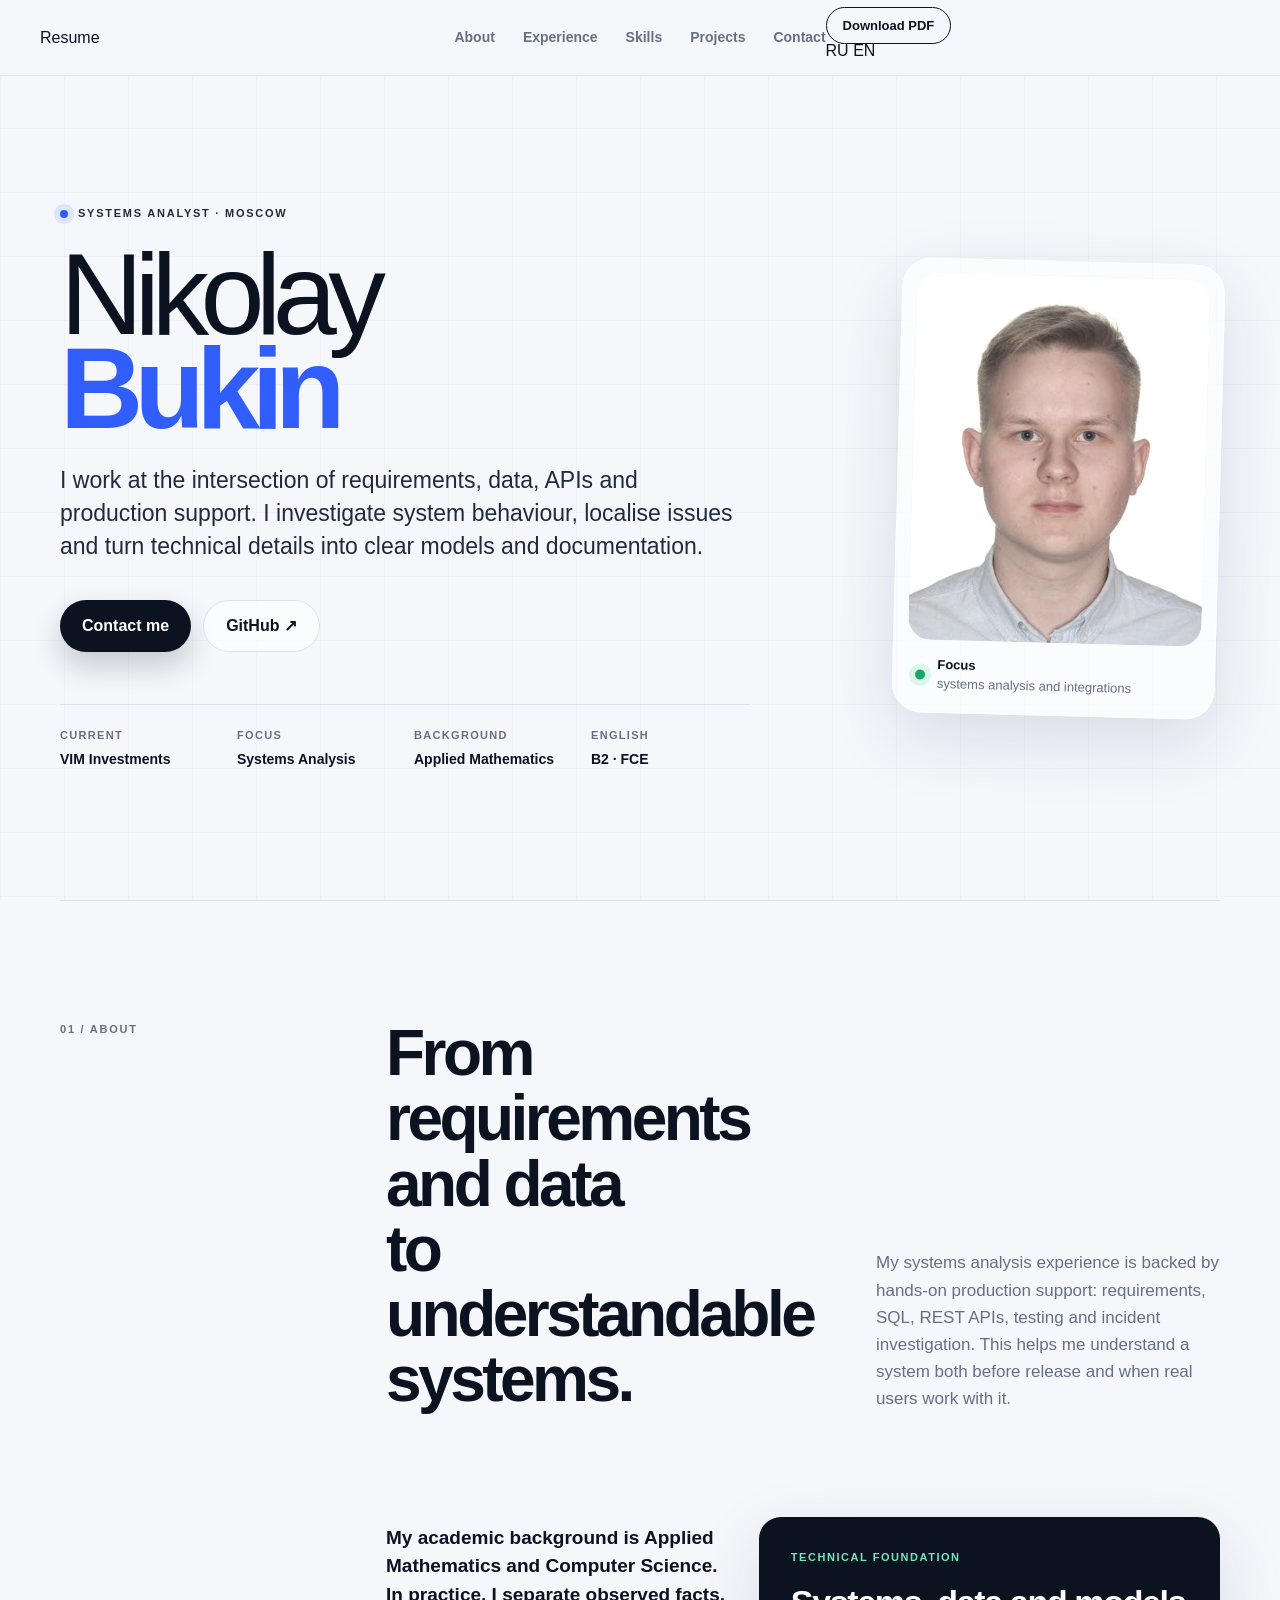
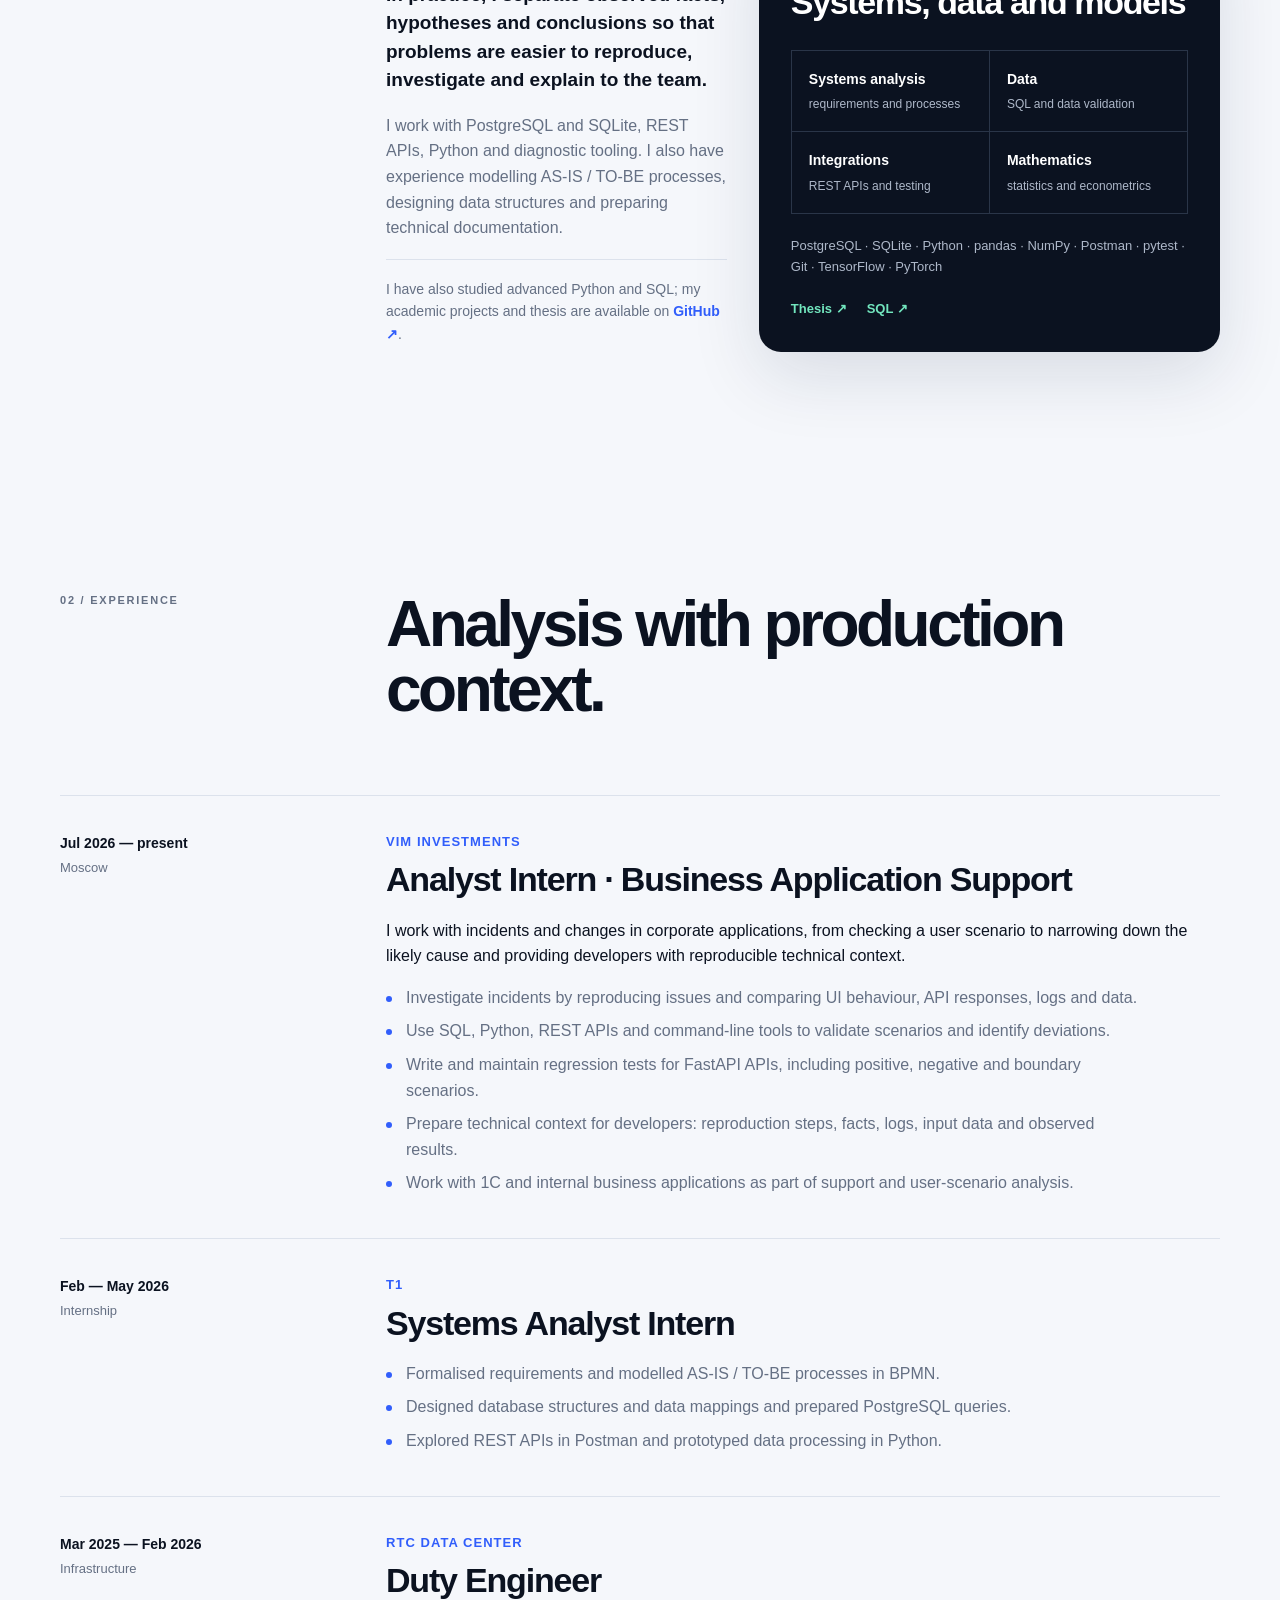
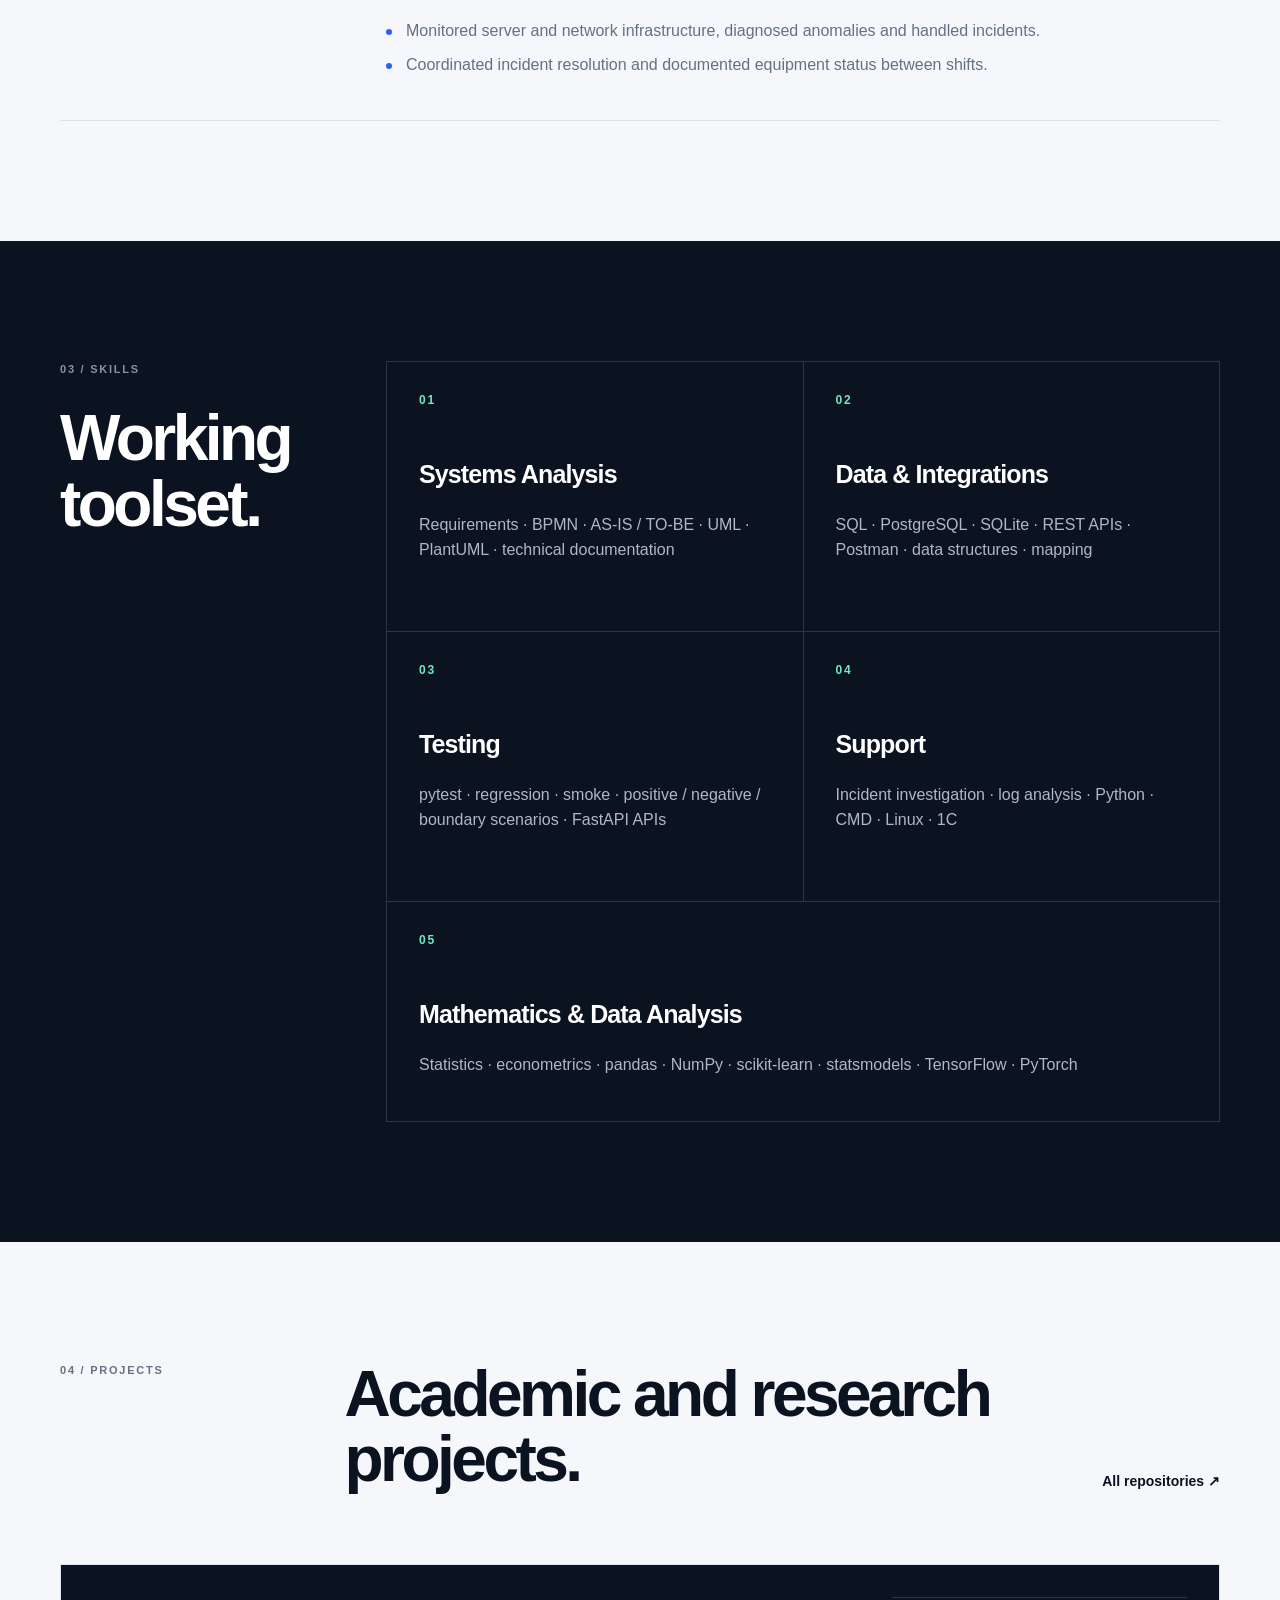
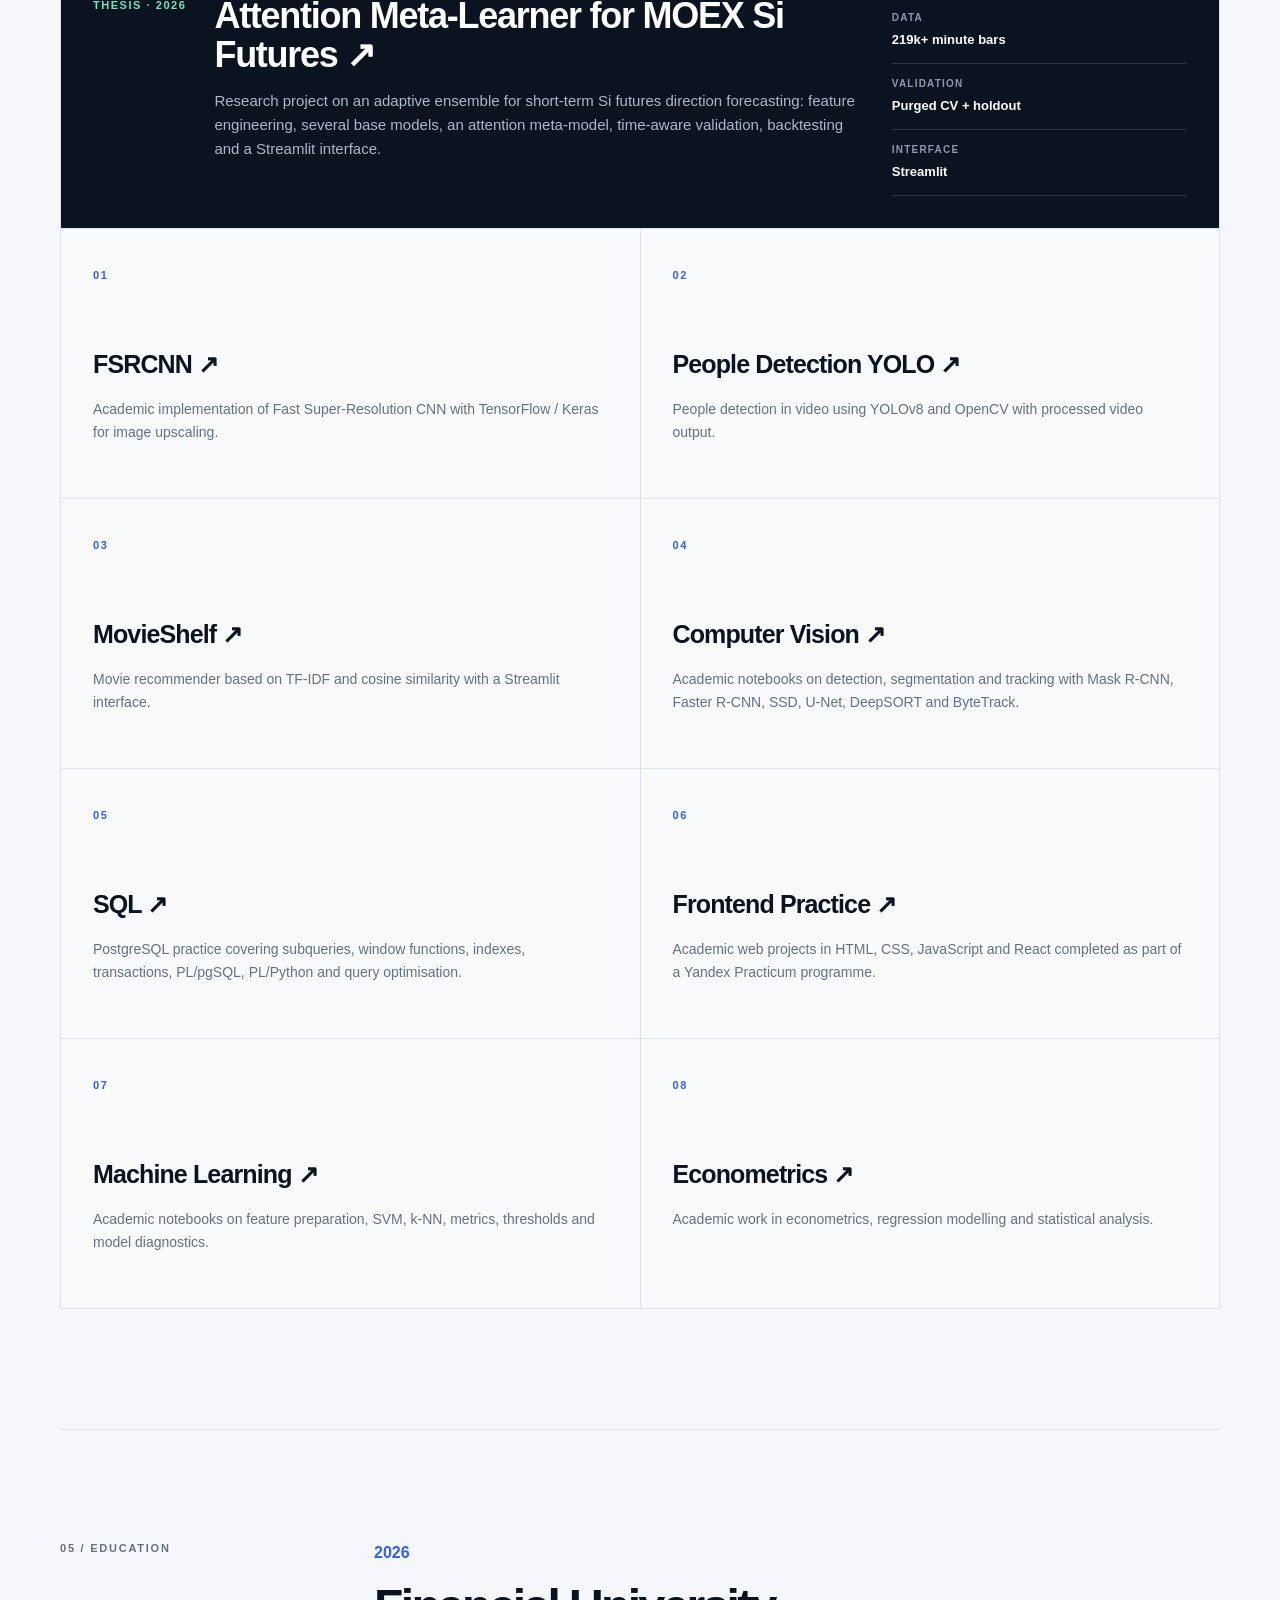
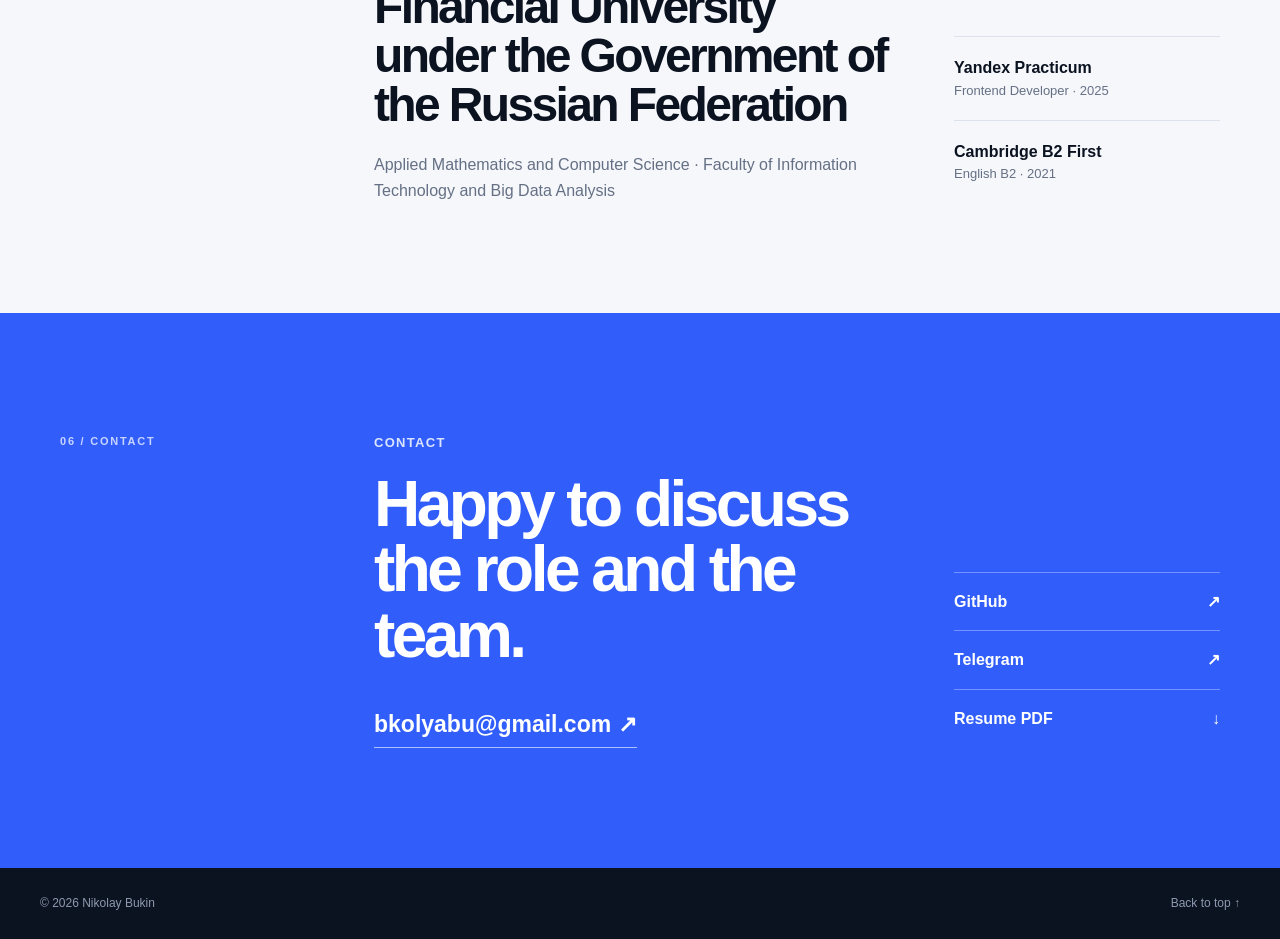
==== en.html @ a5222d01 "Add English portfolio page" ====
<!doctype html>
<html lang="en">
<head>
  <meta charset="utf-8">
  <meta name="viewport" content="width=device-width, initial-scale=1">
  <meta name="description" content="Nikolay Bukin — systems analyst working with requirements, SQL, REST APIs, Python, testing and business application support.">
  <meta name="theme-color" content="#0b1220">
  <title>Nikolay Bukin — Systems Analyst</title>
  <link rel="stylesheet" href="assets/styles/portfolio-2026-v2.css">
  <link rel="icon" type="image/png" sizes="32x32" href="assets/img/favicon_io/favicon-32x32.png">
</head>
<body>
  <a class="skip-link" href="#main">Skip to content</a>

  <header class="site-header">
    <a class="brand-word" href="#top" aria-label="Home">Resume</a>

    <nav class="site-nav" aria-label="Main navigation">
      <a href="#about">About</a>
      <a href="#experience">Experience</a>
      <a href="#skills">Skills</a>
      <a href="#projects">Projects</a>
      <a href="#contact">Contact</a>
    </nav>

    <div class="header-actions">
      <a class="header-cta" href="assets/docs/Nikolay-Bukin-CV-EN.pdf" download>Download PDF</a>
      <div class="language-switch" aria-label="Language">
        <a href="index.html">RU</a>
        <span class="is-active" aria-current="page">EN</span>
      </div>
    </div>
  </header>

  <main id="main">
    <section class="hero section-shell" id="top">
      <div class="hero-copy">
        <p class="eyebrow"><span></span> Systems Analyst · Moscow</p>
        <h1>Nikolay<br><strong>Bukin</strong></h1>
        <p class="hero-lead">
          I work at the intersection of requirements, data, APIs and production support.
          I investigate system behaviour, localise issues and turn technical details into
          clear models and documentation.
        </p>
        <div class="hero-actions">
          <a class="button button-primary" href="mailto:bkolyabu@gmail.com">Contact me</a>
          <a class="button button-secondary" href="https://github.com/Boo4kin" target="_blank" rel="noreferrer">GitHub ↗</a>
        </div>
        <dl class="hero-facts" aria-label="Key information">
          <div><dt>Current</dt><dd>VIM Investments</dd></div>
          <div><dt>Focus</dt><dd>Systems Analysis</dd></div>
          <div><dt>Background</dt><dd>Applied Mathematics</dd></div>
          <div><dt>English</dt><dd>B2 · FCE</dd></div>
        </dl>
      </div>

      <aside class="portrait-card" aria-label="Professional profile">
        <div class="portrait-frame">
          <img src="assets/img/nikolay-bukin-profile.jpg" alt="Nikolay Bukin" width="389" height="486">
        </div>
        <div class="portrait-note">
          <span class="status-dot" aria-hidden="true"></span>
          <p><strong>Focus</strong><br>systems analysis and integrations</p>
        </div>
      </aside>
    </section>

    <section class="statement section-shell" id="about" aria-labelledby="about-title">
      <p class="section-number">01 / About</p>
      <div class="statement-intro">
        <h2 id="about-title">From requirements and data<br>to understandable systems.</h2>
        <p>
          My systems analysis experience is backed by hands-on production support:
          requirements, SQL, REST APIs, testing and incident investigation. This helps me
          understand a system both before release and when real users work with it.
        </p>
      </div>
      <div class="about-details">
        <div class="about-story">
          <p class="about-lead">
            My academic background is Applied Mathematics and Computer Science. In practice,
            I separate observed facts, hypotheses and conclusions so that problems are easier
            to reproduce, investigate and explain to the team.
          </p>
          <p>
            I work with PostgreSQL and SQLite, REST APIs, Python and diagnostic tooling.
            I also have experience modelling AS-IS / TO-BE processes, designing data structures
            and preparing technical documentation.
          </p>
          <p class="about-proof">
            I have also studied advanced Python and SQL; my academic projects and thesis are available on
            <a href="https://github.com/Boo4kin" target="_blank" rel="noreferrer">GitHub ↗</a>.
          </p>
        </div>

        <article class="math-profile" aria-labelledby="math-title">
          <p class="math-profile__label">Technical foundation</p>
          <h3 id="math-title">Systems, data and models</h3>
          <div class="math-profile__grid">
            <div class="math-profile__item"><strong>Systems analysis</strong><span>requirements and processes</span></div>
            <div class="math-profile__item"><strong>Data</strong><span>SQL and data validation</span></div>
            <div class="math-profile__item"><strong>Integrations</strong><span>REST APIs and testing</span></div>
            <div class="math-profile__item"><strong>Mathematics</strong><span>statistics and econometrics</span></div>
          </div>
          <p class="math-profile__tools">PostgreSQL · SQLite · Python · pandas · NumPy · Postman · pytest · Git · TensorFlow · PyTorch</p>
          <div class="math-profile__links">
            <a href="https://github.com/Boo4kin/attention-meta-learner-moex" target="_blank" rel="noreferrer">Thesis ↗</a>
            <a href="https://github.com/Boo4kin/Boo4kin/tree/main/SQL" target="_blank" rel="noreferrer">SQL ↗</a>
          </div>
        </article>
      </div>
    </section>

    <section class="section-shell section-block" id="experience">
      <header class="section-heading">
        <p class="section-number">02 / Experience</p>
        <h2>Analysis with production<br>context.</h2>
      </header>

      <div class="timeline">
        <article class="timeline-item timeline-item--current">
          <div class="timeline-meta">
            <p>Jul 2026 — present</p>
            <span>Moscow</span>
          </div>
          <div class="timeline-content">
            <p class="company">VIM Investments</p>
            <h3>Analyst Intern · Business Application Support</h3>
            <p class="experience-summary">
              I work with incidents and changes in corporate applications, from checking a user
              scenario to narrowing down the likely cause and providing developers with reproducible
              technical context.
            </p>
            <ul>
              <li>Investigate incidents by reproducing issues and comparing UI behaviour, API responses, logs and data.</li>
              <li>Use SQL, Python, REST APIs and command-line tools to validate scenarios and identify deviations.</li>
              <li>Write and maintain regression tests for FastAPI APIs, including positive, negative and boundary scenarios.</li>
              <li>Prepare technical context for developers: reproduction steps, facts, logs, input data and observed results.</li>
              <li>Work with 1C and internal business applications as part of support and user-scenario analysis.</li>
            </ul>
          </div>
        </article>

        <article class="timeline-item">
          <div class="timeline-meta">
            <p>Feb — May 2026</p>
            <span>Internship</span>
          </div>
          <div class="timeline-content">
            <p class="company">T1</p>
            <h3>Systems Analyst Intern</h3>
            <ul>
              <li>Formalised requirements and modelled AS-IS / TO-BE processes in BPMN.</li>
              <li>Designed database structures and data mappings and prepared PostgreSQL queries.</li>
              <li>Explored REST APIs in Postman and prototyped data processing in Python.</li>
            </ul>
          </div>
        </article>

        <article class="timeline-item">
          <div class="timeline-meta">
            <p>Mar 2025 — Feb 2026</p>
            <span>Infrastructure</span>
          </div>
          <div class="timeline-content">
            <p class="company">RTC Data Center</p>
            <h3>Duty Engineer</h3>
            <ul>
              <li>Monitored server and network infrastructure, diagnosed anomalies and handled incidents.</li>
              <li>Coordinated incident resolution and documented equipment status between shifts.</li>
            </ul>
          </div>
        </article>
      </div>
    </section>

    <section class="skills-band" id="skills">
      <div class="section-shell skills-layout">
        <header class="section-heading light">
          <p class="section-number">03 / Skills</p>
          <h2>Working<br>toolset.</h2>
        </header>
        <div class="skill-groups">
          <article><p>01</p><h3>Systems Analysis</h3><span>Requirements · BPMN · AS-IS / TO-BE · UML · PlantUML · technical documentation</span></article>
          <article><p>02</p><h3>Data & Integrations</h3><span>SQL · PostgreSQL · SQLite · REST APIs · Postman · data structures · mapping</span></article>
          <article><p>03</p><h3>Testing</h3><span>pytest · regression · smoke · positive / negative / boundary scenarios · FastAPI APIs</span></article>
          <article><p>04</p><h3>Support</h3><span>Incident investigation · log analysis · Python · CMD · Linux · 1C</span></article>
          <article class="skill-math"><p>05</p><h3>Mathematics & Data Analysis</h3><span>Statistics · econometrics · pandas · NumPy · scikit-learn · statsmodels · TensorFlow · PyTorch</span></article>
        </div>
      </div>
    </section>

    <section class="section-shell section-block" id="projects">
      <header class="section-heading projects-heading">
        <div>
          <p class="section-number">04 / Projects</p>
          <h2>Academic and research<br>projects.</h2>
        </div>
        <a class="text-link" href="https://github.com/Boo4kin?tab=repositories" target="_blank" rel="noreferrer">All repositories ↗</a>
      </header>

      <div class="projects-grid">
        <article class="project-card project-card--featured">
          <span>THESIS · 2026</span>
          <div>
            <h3><a href="https://github.com/Boo4kin/attention-meta-learner-moex" target="_blank" rel="noreferrer">Attention Meta-Learner for MOEX Si Futures ↗</a></h3>
            <p>Research project on an adaptive ensemble for short-term Si futures direction forecasting: feature engineering, several base models, an attention meta-model, time-aware validation, backtesting and a Streamlit interface.</p>
          </div>
          <dl class="project-metrics">
            <div><dt>Data</dt><dd>219k+ minute bars</dd></div>
            <div><dt>Validation</dt><dd>Purged CV + holdout</dd></div>
            <div><dt>Interface</dt><dd>Streamlit</dd></div>
          </dl>
        </article>

        <article class="project-card"><span>01</span><h3><a href="https://github.com/Boo4kin/FSRCNN-ML" target="_blank" rel="noreferrer">FSRCNN ↗</a></h3><p>Academic implementation of Fast Super-Resolution CNN with TensorFlow / Keras for image upscaling.</p></article>
        <article class="project-card"><span>02</span><h3><a href="https://github.com/Boo4kin/people-detection-yolo" target="_blank" rel="noreferrer">People Detection YOLO ↗</a></h3><p>People detection in video using YOLOv8 and OpenCV with processed video output.</p></article>
        <article class="project-card"><span>03</span><h3><a href="https://github.com/Boo4kin/Movieshelf" target="_blank" rel="noreferrer">MovieShelf ↗</a></h3><p>Movie recommender based on TF-IDF and cosine similarity with a Streamlit interface.</p></article>
        <article class="project-card"><span>04</span><h3><a href="https://github.com/Boo4kin/Boo4kin/tree/main/Computer%20Vision" target="_blank" rel="noreferrer">Computer Vision ↗</a></h3><p>Academic notebooks on detection, segmentation and tracking with Mask R-CNN, Faster R-CNN, SSD, U-Net, DeepSORT and ByteTrack.</p></article>
        <article class="project-card"><span>05</span><h3><a href="https://github.com/Boo4kin/Boo4kin/tree/main/SQL" target="_blank" rel="noreferrer">SQL ↗</a></h3><p>PostgreSQL practice covering subqueries, window functions, indexes, transactions, PL/pgSQL, PL/Python and query optimisation.</p></article>
        <article class="project-card"><span>06</span><h3><a href="https://github.com/Boo4kin/ya-practice-frontend" target="_blank" rel="noreferrer">Frontend Practice ↗</a></h3><p>Academic web projects in HTML, CSS, JavaScript and React completed as part of a Yandex Practicum programme.</p></article>
        <article class="project-card"><span>07</span><h3><a href="https://github.com/Boo4kin/Boo4kin/tree/main/ML" target="_blank" rel="noreferrer">Machine Learning ↗</a></h3><p>Academic notebooks on feature preparation, SVM, k-NN, metrics, thresholds and model diagnostics.</p></article>
        <article class="project-card"><span>08</span><h3><a href="https://github.com/Boo4kin/Boo4kin/tree/main/%D0%AD%D0%BA%D0%BE%D0%BD%D0%BE%D0%BC%D0%B5%D1%82%D1%80%D0%B8%D0%BA%D0%B0" target="_blank" rel="noreferrer">Econometrics ↗</a></h3><p>Academic work in econometrics, regression modelling and statistical analysis.</p></article>
      </div>
    </section>

    <section class="section-shell credentials">
      <p class="section-number">05 / Education</p>
      <div class="credential-main">
        <p>2026</p>
        <h2>Financial University<br>under the Government of the Russian Federation</h2>
        <span>Applied Mathematics and Computer Science · Faculty of Information Technology and Big Data Analysis</span>
      </div>
      <div class="credential-list">
        <p><strong>Yandex Practicum</strong><span>Frontend Developer · 2025</span></p>
        <p><strong>Cambridge B2 First</strong><span>English B2 · 2021</span></p>
      </div>
    </section>

    <section class="contact-band" id="contact">
      <div class="section-shell contact-layout">
        <p class="section-number">06 / Contact</p>
        <div>
          <p class="contact-kicker">Contact</p>
          <h2>Happy to discuss<br>the role and the team.</h2>
          <a class="contact-email" href="mailto:bkolyabu@gmail.com">bkolyabu@gmail.com ↗</a>
        </div>
        <div class="contact-links">
          <a href="https://github.com/Boo4kin" target="_blank" rel="noreferrer">GitHub <span>↗</span></a>
          <a href="https://t.me/Boo4kin" target="_blank" rel="noreferrer">Telegram <span>↗</span></a>
          <a href="assets/docs/Nikolay-Bukin-CV-EN.pdf" download>Resume PDF <span>↓</span></a>
        </div>
      </div>
    </section>
  </main>

  <footer class="site-footer">
    <p>© 2026 Nikolay Bukin</p>
    <a href="#top">Back to top ↑</a>
  </footer>
</body>
</html>
---- assets/styles/portfolio-2026-v2.css ----
:root {
  color-scheme: light;
  --ink: #0b1220;
  --ink-soft: #202b3d;
  --paper: #f5f7fb;
  --surface: #ffffff;
  --muted: #657084;
  --line: #dce2ec;
  --accent: #315efb;
  --accent-light: #dce5ff;
  --signal: #72e6be;
  --radius: 22px;
  --shadow: 0 24px 70px rgba(17, 31, 62, 0.12);
}

* {
  box-sizing: border-box;
}

html {
  scroll-behavior: smooth;
}

body {
  margin: 0;
  background: var(--paper);
  color: var(--ink);
  font-family: Inter, "Segoe UI", Arial, sans-serif;
  font-size: 16px;
  line-height: 1.6;
  text-rendering: optimizeLegibility;
}

body::before {
  content: "";
  position: fixed;
  inset: 0;
  z-index: -1;
  pointer-events: none;
  background-image:
    linear-gradient(rgba(11, 18, 32, 0.025) 1px, transparent 1px),
    linear-gradient(90deg, rgba(11, 18, 32, 0.025) 1px, transparent 1px);
  background-size: 64px 64px;
}

a {
  color: inherit;
  text-decoration: none;
}

img {
  display: block;
  max-width: 100%;
}

.skip-link {
  position: fixed;
  left: 16px;
  top: -80px;
  z-index: 100;
  padding: 10px 14px;
  border-radius: 10px;
  background: var(--surface);
  color: var(--ink);
}

.skip-link:focus {
  top: 16px;
}

.section-shell {
  width: min(1160px, calc(100% - 48px));
  margin-inline: auto;
}

.site-header {
  position: sticky;
  top: 0;
  z-index: 20;
  display: grid;
  grid-template-columns: 1fr auto 1fr;
  align-items: center;
  min-height: 76px;
  padding: 0 40px;
  border-bottom: 1px solid rgba(220, 226, 236, 0.9);
  background: rgba(245, 247, 251, 0.88);
  backdrop-filter: blur(18px);
}

.monogram {
  justify-self: start;
  font-size: 22px;
  font-weight: 850;
  letter-spacing: -0.06em;
}

.monogram span {
  color: var(--accent);
}

.site-nav {
  display: flex;
  gap: 28px;
  color: var(--muted);
  font-size: 14px;
  font-weight: 700;
}

.site-nav a,
.text-link,
.site-footer a {
  transition: color 180ms ease;
}

.site-nav a:hover,
.site-nav a:focus-visible,
.text-link:hover,
.site-footer a:hover {
  color: var(--accent);
}

.header-cta {
  justify-self: end;
  padding: 10px 16px;
  border: 1px solid var(--ink);
  border-radius: 999px;
  font-size: 13px;
  font-weight: 800;
  transition: background 180ms ease, color 180ms ease;
}

.header-cta:hover,
.header-cta:focus-visible {
  background: var(--ink);
  color: white;
}

.hero {
  display: grid;
  grid-template-columns: minmax(0, 1.45fr) minmax(300px, 0.62fr);
  gap: 80px;
  align-items: center;
  min-height: calc(100vh - 76px);
  padding-block: 74px;
}

.eyebrow,
.section-number {
  margin: 0;
  color: var(--muted);
  font-size: 11px;
  font-weight: 800;
  letter-spacing: 0.16em;
  text-transform: uppercase;
}

.eyebrow {
  display: flex;
  align-items: center;
  gap: 10px;
  color: var(--ink-soft);
}

.eyebrow span {
  width: 8px;
  height: 8px;
  border-radius: 50%;
  background: var(--accent);
  box-shadow: 0 0 0 6px var(--accent-light);
}

.hero h1 {
  margin: 24px 0 28px;
  font-size: clamp(70px, 9vw, 132px);
  font-weight: 360;
  letter-spacing: -0.075em;
  line-height: 0.82;
}

.hero h1 strong {
  color: var(--accent);
  font-weight: 820;
}

.hero-lead {
  max-width: 690px;
  margin: 0;
  color: var(--ink-soft);
  font-size: clamp(18px, 2vw, 23px);
  line-height: 1.45;
}

.hero-actions {
  display: flex;
  flex-wrap: wrap;
  gap: 12px;
  margin-top: 36px;
}

.button {
  display: inline-flex;
  align-items: center;
  justify-content: center;
  min-height: 52px;
  padding: 0 22px;
  border-radius: 999px;
  font-weight: 800;
  transition: transform 180ms ease, box-shadow 180ms ease, background 180ms ease;
}

.button:hover,
.button:focus-visible {
  transform: translateY(-2px);
}

.button-primary {
  background: var(--ink);
  color: white;
  box-shadow: 0 14px 30px rgba(11, 18, 32, 0.2);
}

.button-primary:hover,
.button-primary:focus-visible {
  background: var(--accent);
}

.button-secondary {
  border: 1px solid var(--line);
  background: rgba(255, 255, 255, 0.62);
}

.hero-facts {
  display: grid;
  grid-template-columns: repeat(4, minmax(0, 1fr));
  gap: 18px;
  max-width: 690px;
  margin: 52px 0 0;
  padding-top: 22px;
  border-top: 1px solid var(--line);
}

.hero-facts div {
  min-width: 0;
}

.hero-facts dt {
  margin-bottom: 4px;
  color: var(--muted);
  font-size: 11px;
  font-weight: 800;
  letter-spacing: 0.12em;
  text-transform: uppercase;
}

.hero-facts dd {
  margin: 0;
  font-size: 14px;
  font-weight: 750;
}

.portrait-card {
  position: relative;
  padding: 14px;
  border: 1px solid rgba(255, 255, 255, 0.8);
  border-radius: calc(var(--radius) + 8px);
  background: rgba(255, 255, 255, 0.6);
  box-shadow: var(--shadow);
  transform: rotate(1.5deg);
}

.portrait-frame {
  overflow: hidden;
  aspect-ratio: 4 / 5;
  border-radius: var(--radius);
  background: #eef1f6;
}

.portrait-frame img {
  width: 100%;
  height: 100%;
  object-fit: cover;
  object-position: center top;
  filter: saturate(0.78) contrast(1.02);
}

.portrait-note {
  display: flex;
  align-items: center;
  gap: 12px;
  padding: 16px 8px 4px;
}

.portrait-note p {
  margin: 0;
  color: var(--muted);
  font-size: 13px;
  line-height: 1.45;
}

.portrait-note strong {
  color: var(--ink);
}

.status-dot {
  width: 10px;
  height: 10px;
  flex: 0 0 10px;
  border-radius: 50%;
  background: #18a66a;
  box-shadow: 0 0 0 6px #d9f7ea;
}

.statement {
  display: grid;
  grid-template-columns: 1fr 3fr;
  gap: 48px;
  padding-block: 120px;
  border-top: 1px solid var(--line);
}

.statement-intro {
  display: grid;
  grid-template-columns: 1.25fr 1fr;
  gap: 60px;
  align-items: end;
}

.statement h2,
.section-heading h2,
.credentials h2,
.contact-layout h2 {
  margin: 0;
  font-size: clamp(36px, 5vw, 66px);
  font-weight: 620;
  letter-spacing: -0.055em;
  line-height: 1.02;
}

.statement-intro > p {
  margin: 0;
  color: var(--muted);
  font-size: 17px;
}

.about-details {
  grid-column: 2;
  display: grid;
  grid-template-columns: minmax(0, 0.85fr) minmax(0, 1.15fr);
  gap: 32px;
  margin-top: 56px;
}

.about-story {
  align-self: center;
}

.about-story p {
  margin: 0 0 18px;
  color: var(--muted);
  font-size: 16px;
}

.about-story .about-lead {
  color: var(--ink);
  font-size: 19px;
  font-weight: 650;
  line-height: 1.5;
}

.about-story .about-proof {
  margin-bottom: 0;
  padding-top: 18px;
  border-top: 1px solid var(--line);
  font-size: 14px;
}

.about-proof a {
  color: var(--accent);
  font-weight: 850;
}

.math-profile {
  padding: 32px;
  border-radius: var(--radius);
  background: var(--ink);
  color: white;
  box-shadow: var(--shadow);
}

.math-profile__label {
  margin: 0 0 18px;
  color: var(--signal);
  font-size: 11px;
  font-weight: 850;
  letter-spacing: 0.14em;
  text-transform: uppercase;
}

.math-profile h3 {
  margin: 0 0 28px;
  font-size: clamp(25px, 3vw, 34px);
  letter-spacing: -0.04em;
  line-height: 1.1;
}

.math-profile__grid {
  display: grid;
  grid-template-columns: repeat(2, minmax(0, 1fr));
  border-top: 1px solid #2a3548;
  border-left: 1px solid #2a3548;
}

.math-profile__item {
  padding: 17px;
  border-right: 1px solid #2a3548;
  border-bottom: 1px solid #2a3548;
}

.math-profile__item strong,
.math-profile__item span {
  display: block;
}

.math-profile__item strong {
  font-size: 14px;
}

.math-profile__item span {
  margin-top: 5px;
  color: #aeb8c9;
  font-size: 12px;
}

.math-profile__tools {
  margin: 22px 0 0;
  color: #aeb8c9;
  font-size: 13px;
}

.math-profile__links {
  display: flex;
  flex-wrap: wrap;
  gap: 20px;
  margin-top: 22px;
}

.math-profile__links a {
  color: var(--signal);
  font-size: 13px;
  font-weight: 850;
}

.section-block {
  padding-block: 120px;
}

.section-heading {
  display: grid;
  grid-template-columns: 1fr 3fr;
  gap: 48px;
  margin-bottom: 72px;
}

.timeline {
  border-top: 1px solid var(--line);
}

.timeline-item {
  display: grid;
  grid-template-columns: 1fr 3fr;
  gap: 48px;
  padding: 36px 0 42px;
  border-bottom: 1px solid var(--line);
}

.timeline-meta p,
.timeline-meta span,
.company {
  margin: 0;
}

.timeline-meta p {
  font-size: 14px;
  font-weight: 800;
}

.timeline-meta span {
  color: var(--muted);
  font-size: 13px;
}

.company {
  margin-bottom: 8px;
  color: var(--accent);
  font-size: 13px;
  font-weight: 850;
  letter-spacing: 0.08em;
  text-transform: uppercase;
}

.timeline-content h3 {
  margin: 0 0 18px;
  font-size: clamp(23px, 3vw, 34px);
  letter-spacing: -0.035em;
  line-height: 1.15;
}

.timeline-content ul {
  display: grid;
  gap: 8px;
  max-width: 760px;
  margin: 0;
  padding: 0;
  color: var(--muted);
  list-style: none;
}

.timeline-content li {
  position: relative;
  padding-left: 20px;
}

.timeline-content li::before {
  content: "";
  position: absolute;
  left: 0;
  top: 0.68em;
  width: 6px;
  height: 6px;
  border-radius: 50%;
  background: var(--accent);
}

.skills-band {
  overflow: hidden;
  padding-block: 120px;
  background: var(--ink);
  color: white;
}

.skills-layout {
  display: grid;
  grid-template-columns: 1fr 3fr;
  gap: 48px;
}

.section-heading.light {
  display: block;
  margin: 0;
}

.section-heading.light .section-number {
  color: #8893a8;
}

.section-heading.light h2 {
  margin-top: 28px;
}

.skill-groups {
  display: grid;
  grid-template-columns: repeat(2, minmax(0, 1fr));
  border-top: 1px solid #2a3548;
  border-left: 1px solid #2a3548;
}

.skill-groups article {
  min-height: 270px;
  padding: 32px;
  border-right: 1px solid #2a3548;
  border-bottom: 1px solid #2a3548;
  transition: background 180ms ease;
}

.skill-groups article:hover {
  background: #121d30;
}

.skill-groups .skill-math {
  grid-column: 1 / -1;
  min-height: 220px;
}

.skill-groups p {
  margin: 0 0 48px;
  color: var(--signal);
  font: 800 12px/1 Inter, "Segoe UI", sans-serif;
  letter-spacing: 0.16em;
}

.skill-groups h3 {
  margin: 0 0 18px;
  font-size: 25px;
  letter-spacing: -0.035em;
}

.skill-groups span {
  color: #aeb8c9;
}

.projects-heading {
  align-items: end;
}

.projects-heading > div {
  grid-column: 1 / 3;
  display: grid;
  grid-template-columns: 1fr 3fr;
  gap: 48px;
}

.projects-heading .text-link {
  grid-column: 3;
  justify-self: end;
  font-size: 14px;
  font-weight: 800;
}

.projects-grid {
  display: grid;
  grid-template-columns: repeat(2, minmax(0, 1fr));
  border-top: 1px solid var(--line);
  border-left: 1px solid var(--line);
}

.project-card {
  min-height: 270px;
  padding: 32px;
  border-right: 1px solid var(--line);
  border-bottom: 1px solid var(--line);
  background: rgba(255, 255, 255, 0.34);
  transition: background 180ms ease, transform 180ms ease;
}

.project-card:hover {
  z-index: 1;
  background: var(--surface);
  transform: translateY(-3px);
  box-shadow: 0 18px 40px rgba(17, 31, 62, 0.08);
}

.project-card > span {
  color: var(--accent);
  font-size: 11px;
  font-weight: 850;
  letter-spacing: 0.14em;
}

.project-card h3 {
  margin: 58px 0 14px;
  font-size: 25px;
  letter-spacing: -0.035em;
}

.project-card h3 a:hover,
.project-card h3 a:focus-visible {
  color: var(--accent);
}

.project-card p {
  margin: 0;
  color: var(--muted);
  font-size: 14px;
}

.project-card--featured {
  grid-column: 1 / -1;
  display: grid;
  grid-template-columns: auto minmax(0, 1.65fr) minmax(220px, 0.75fr);
  gap: 28px;
  align-items: start;
  min-height: auto;
  background: var(--ink);
  color: white;
}

.project-card--featured:hover {
  background: #121d30;
}

.project-card--featured > span {
  color: var(--signal);
}

.project-card--featured h3 {
  margin: 0 0 14px;
  font-size: clamp(26px, 3vw, 36px);
  line-height: 1.08;
}

.project-card--featured p {
  color: #aeb8c9;
  font-size: 15px;
}

.project-card--featured h3 a:hover,
.project-card--featured h3 a:focus-visible {
  color: var(--signal);
}

.project-metrics {
  margin: 0;
  border-top: 1px solid #2a3548;
}

.project-metrics div {
  padding: 12px 0;
  border-bottom: 1px solid #2a3548;
}

.project-metrics dt {
  color: #8e9aaf;
  font-size: 10px;
  font-weight: 850;
  letter-spacing: 0.12em;
  text-transform: uppercase;
}

.project-metrics dd {
  margin: 4px 0 0;
  font-size: 13px;
  font-weight: 750;
}

.credentials {
  display: grid;
  grid-template-columns: 1fr 2fr 1fr;
  gap: 48px;
  padding-block: 110px;
  border-top: 1px solid var(--line);
}

.credential-main > p {
  margin: 0 0 18px;
  color: var(--accent);
  font-weight: 850;
}

.credential-main h2 {
  font-size: clamp(30px, 4vw, 48px);
}

.credential-main > span {
  display: block;
  margin-top: 22px;
  color: var(--muted);
}

.credential-main > .credential-note {
  margin-top: 14px;
  padding-top: 14px;
  border-top: 1px solid var(--line);
  font-size: 13px;
}

.credential-list {
  display: grid;
  align-content: end;
  gap: 0;
}

.credential-list p {
  margin: 0;
  padding: 18px 0;
  border-top: 1px solid var(--line);
}

.credential-list span {
  display: block;
  color: var(--muted);
  font-size: 13px;
}

.contact-band {
  padding-block: 120px;
  background: var(--accent);
  color: white;
}

.contact-layout {
  display: grid;
  grid-template-columns: 1fr 2fr 1fr;
  gap: 48px;
  align-items: start;
}

.contact-layout .section-number {
  color: #c8d4ff;
}

.contact-kicker {
  margin: 0 0 18px;
  color: #dce5ff;
  font-size: 13px;
  font-weight: 800;
  letter-spacing: 0.1em;
  text-transform: uppercase;
}

.contact-email {
  display: inline-block;
  margin-top: 38px;
  padding-bottom: 4px;
  border-bottom: 1px solid rgba(255, 255, 255, 0.6);
  font-size: clamp(17px, 2vw, 23px);
  font-weight: 800;
}

.contact-links {
  display: grid;
  align-self: end;
}

.contact-links a {
  display: flex;
  justify-content: space-between;
  gap: 20px;
  padding: 16px 0;
  border-top: 1px solid rgba(255, 255, 255, 0.32);
  font-weight: 800;
}

.contact-links a:hover,
.contact-links a:focus-visible {
  color: var(--signal);
}

.site-footer {
  display: flex;
  justify-content: space-between;
  gap: 24px;
  padding: 26px 40px;
  background: var(--ink);
  color: #8e9aaf;
  font-size: 12px;
}

.site-footer p {
  margin: 0;
}

@media (max-width: 960px) {
  .site-header {
    grid-template-columns: auto 1fr;
  }

  .site-nav {
    display: none;
  }

  .header-cta {
    grid-column: 2;
  }

  .hero {
    grid-template-columns: 1fr minmax(240px, 0.55fr);
    gap: 36px;
  }

  .hero h1 {
    font-size: clamp(64px, 10vw, 104px);
  }

  .statement-intro,
  .projects-heading > div {
    grid-template-columns: 1fr;
  }

  .about-details {
    grid-template-columns: 1fr;
  }

  .project-card--featured {
    grid-template-columns: auto minmax(0, 1fr);
  }

  .project-metrics {
    grid-column: 2;
  }

  .statement,
  .section-heading,
  .timeline-item,
  .skills-layout,
  .credentials,
  .contact-layout {
    grid-template-columns: 1fr 2fr;
  }

  .projects-heading .text-link {
    grid-column: 2;
  }

  .credential-list,
  .contact-links {
    grid-column: 2;
  }
}

@media (max-width: 720px) {
  .section-shell {
    width: min(100% - 32px, 1160px);
  }

  .site-header {
    min-height: 66px;
    padding: 0 16px;
  }

  .header-cta {
    padding: 8px 12px;
    font-size: 12px;
  }

  .hero {
    grid-template-columns: 1fr;
    min-height: auto;
    padding-block: 64px 80px;
  }

  .hero-copy {
    display: contents;
  }

  .eyebrow,
  .hero h1,
  .hero-lead,
  .hero-actions,
  .hero-facts {
    grid-column: 1;
  }

  .hero h1 {
    margin-bottom: 14px;
    font-size: clamp(62px, 22vw, 94px);
  }

  .portrait-card {
    grid-row: 4;
    width: min(340px, 90%);
    margin: 10px auto 6px;
  }

  .hero-actions {
    margin-top: 8px;
  }

  .hero-facts {
    grid-template-columns: 1fr;
    margin-top: 24px;
  }

  .statement,
  .statement-intro,
  .section-heading,
  .timeline-item,
  .skills-layout,
  .credentials,
  .contact-layout,
  .projects-heading > div {
    grid-template-columns: 1fr;
  }

  .statement,
  .section-block,
  .skills-band,
  .credentials,
  .contact-band {
    padding-block: 82px;
  }

  .statement-intro,
  .section-heading {
    gap: 24px;
  }

  .statement {
    gap: 28px;
  }

  .statement-intro {
    margin-top: 18px;
  }

  .about-details {
    grid-column: 1;
    grid-template-columns: 1fr;
    margin-top: 10px;
  }

  .math-profile__grid {
    grid-template-columns: 1fr;
  }

  .timeline-item {
    gap: 20px;
  }

  .skill-groups,
  .projects-grid {
    grid-template-columns: 1fr;
  }

  .skill-groups article,
  .project-card {
    min-height: 230px;
  }

  .skill-groups .skill-math {
    grid-column: 1;
  }

  .project-card--featured {
    grid-template-columns: 1fr;
    min-height: auto;
  }

  .project-metrics {
    grid-column: 1;
  }

  .projects-heading .text-link,
  .credential-list,
  .contact-links {
    grid-column: 1;
  }

  .projects-heading .text-link {
    justify-self: start;
  }

  .contact-links {
    margin-top: 30px;
  }

  .site-footer {
    padding-inline: 16px;
  }
}

@media (prefers-reduced-motion: reduce) {
  html {
    scroll-behavior: auto;
  }

  *,
  *::before,
  *::after {
    transition-duration: 0.01ms !important;
  }
}
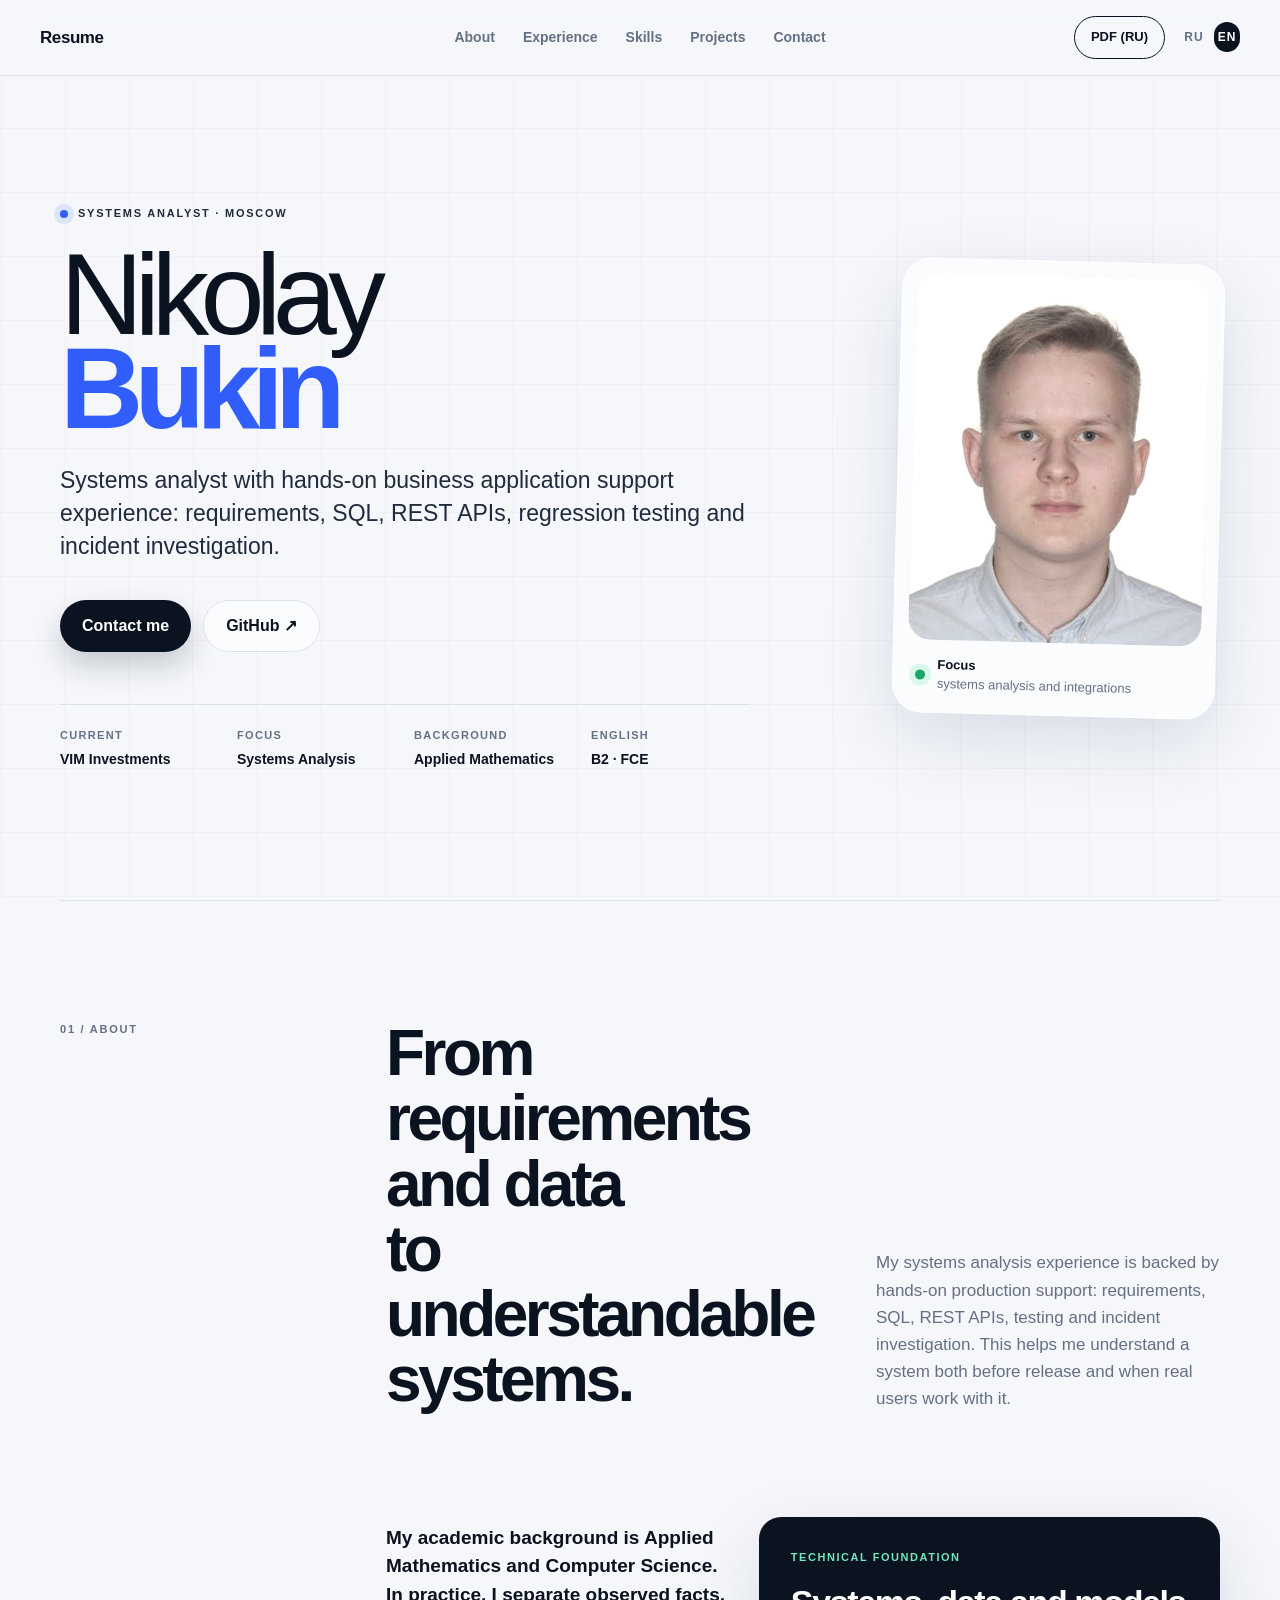
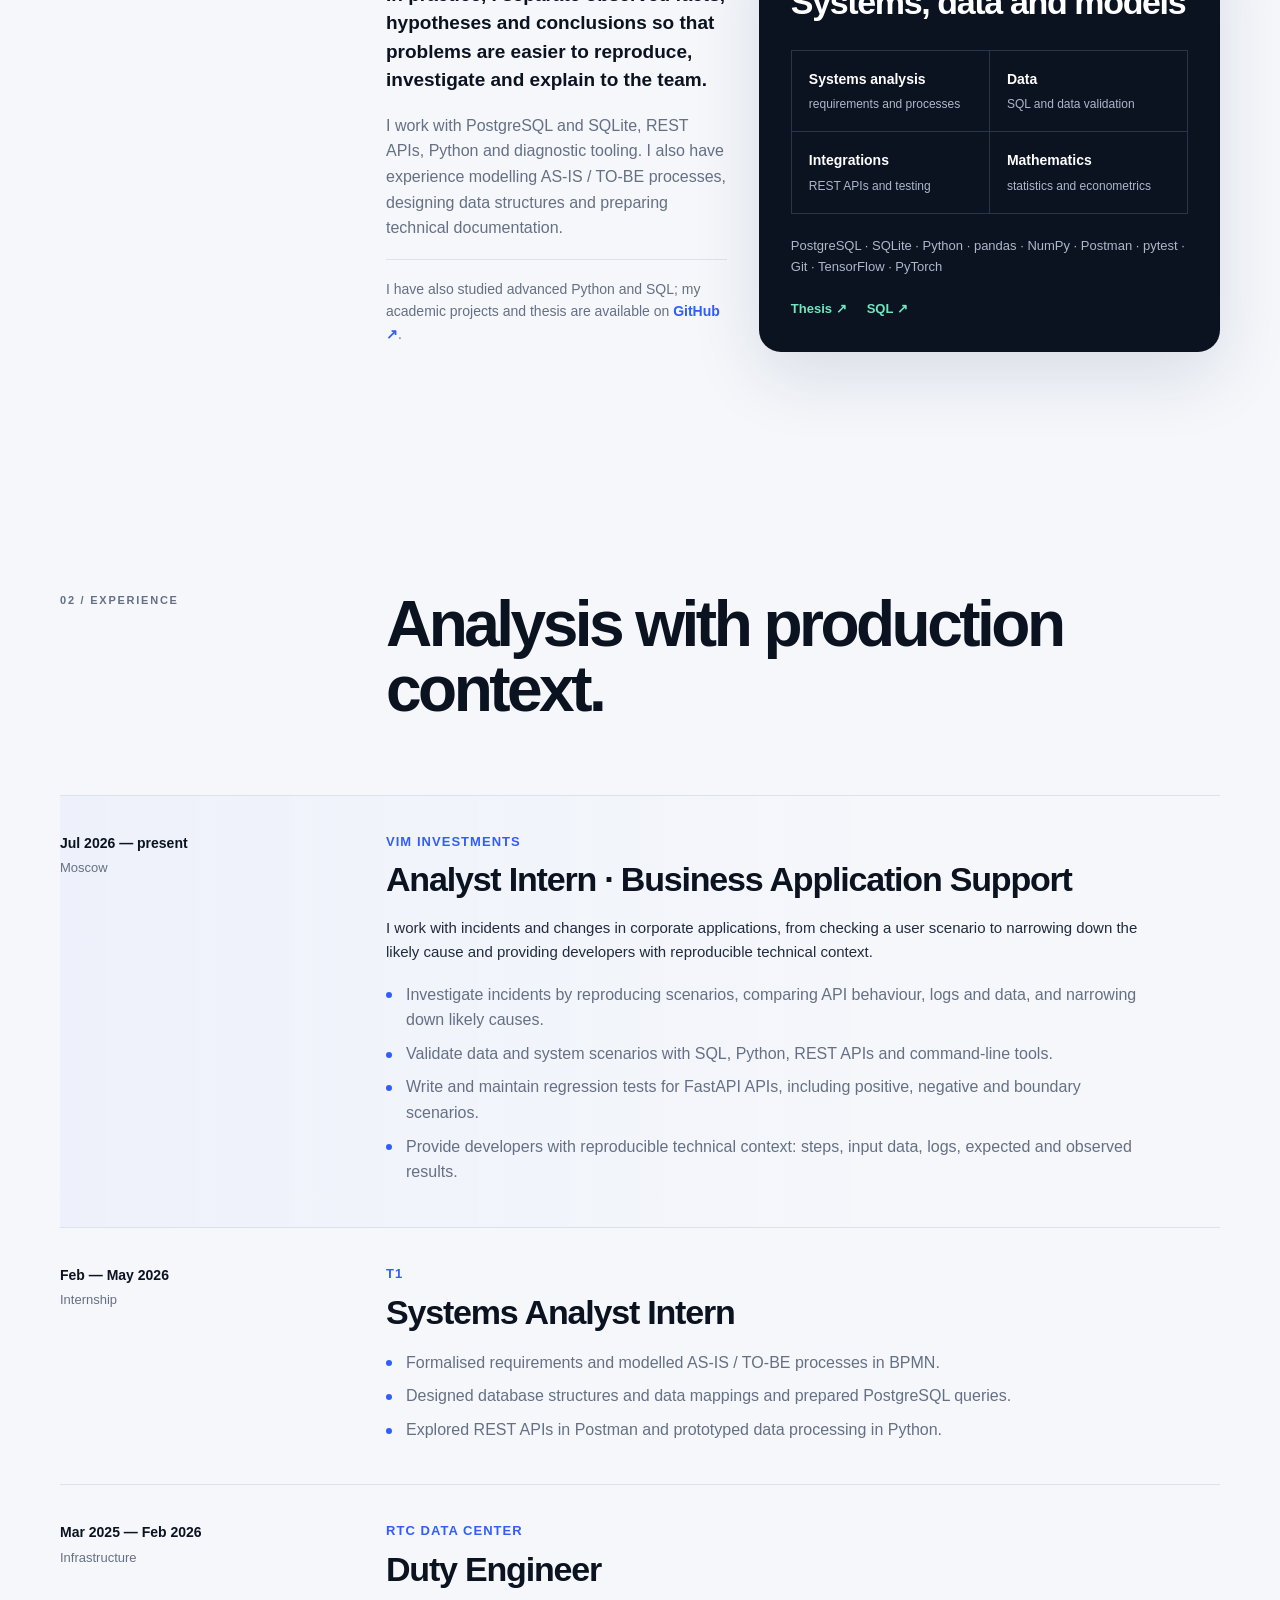
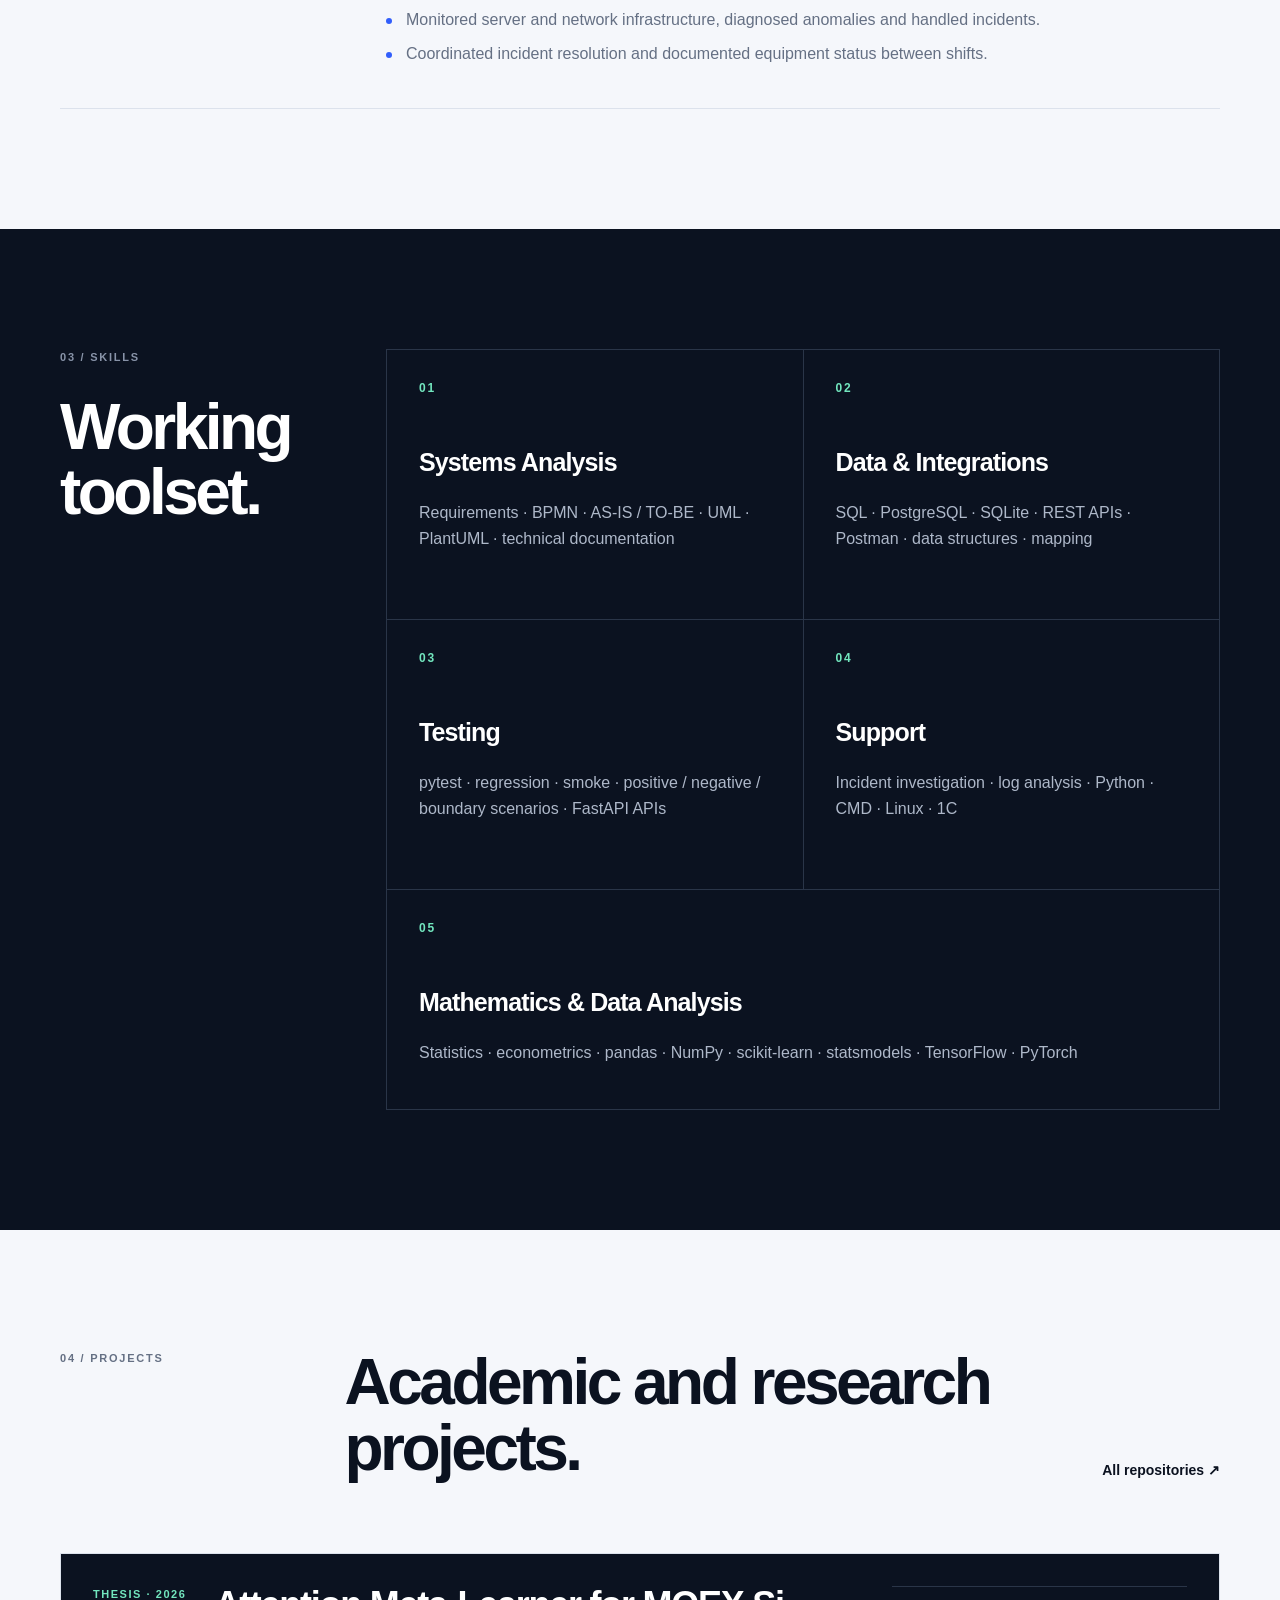
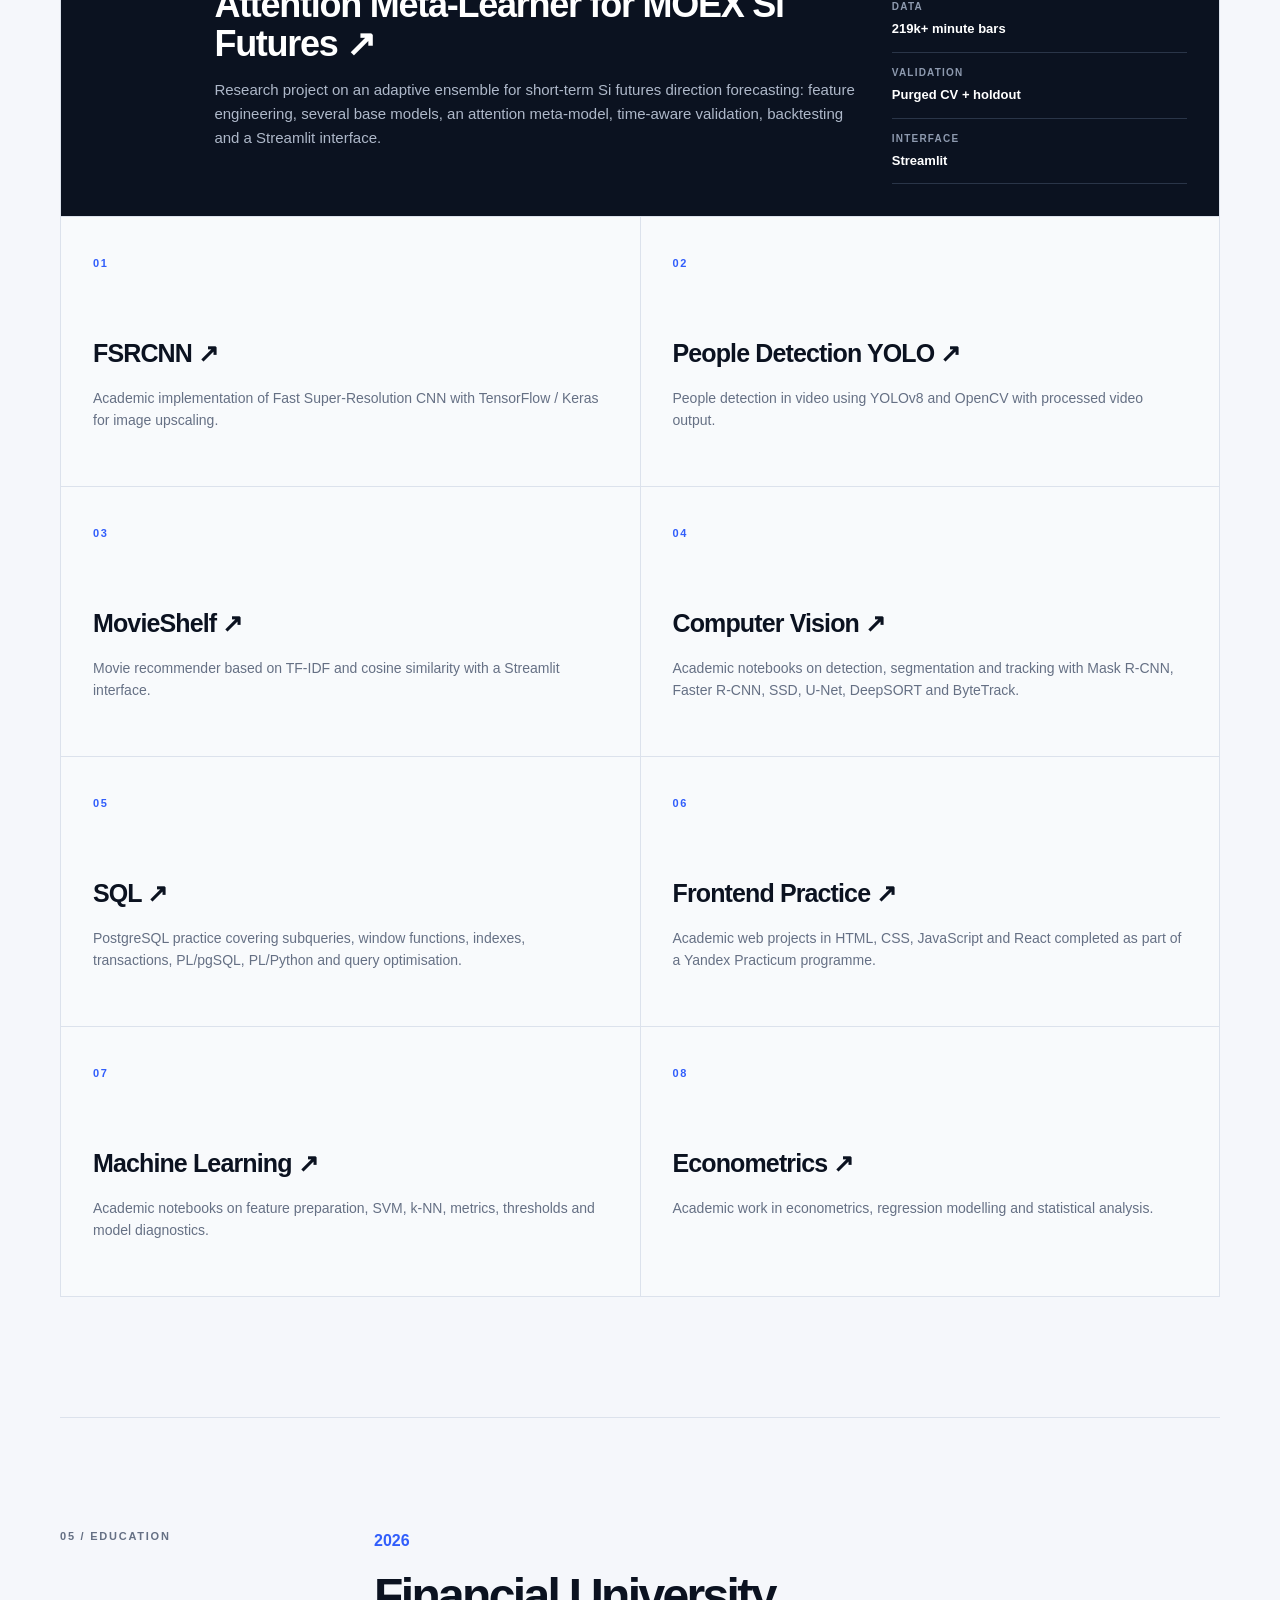
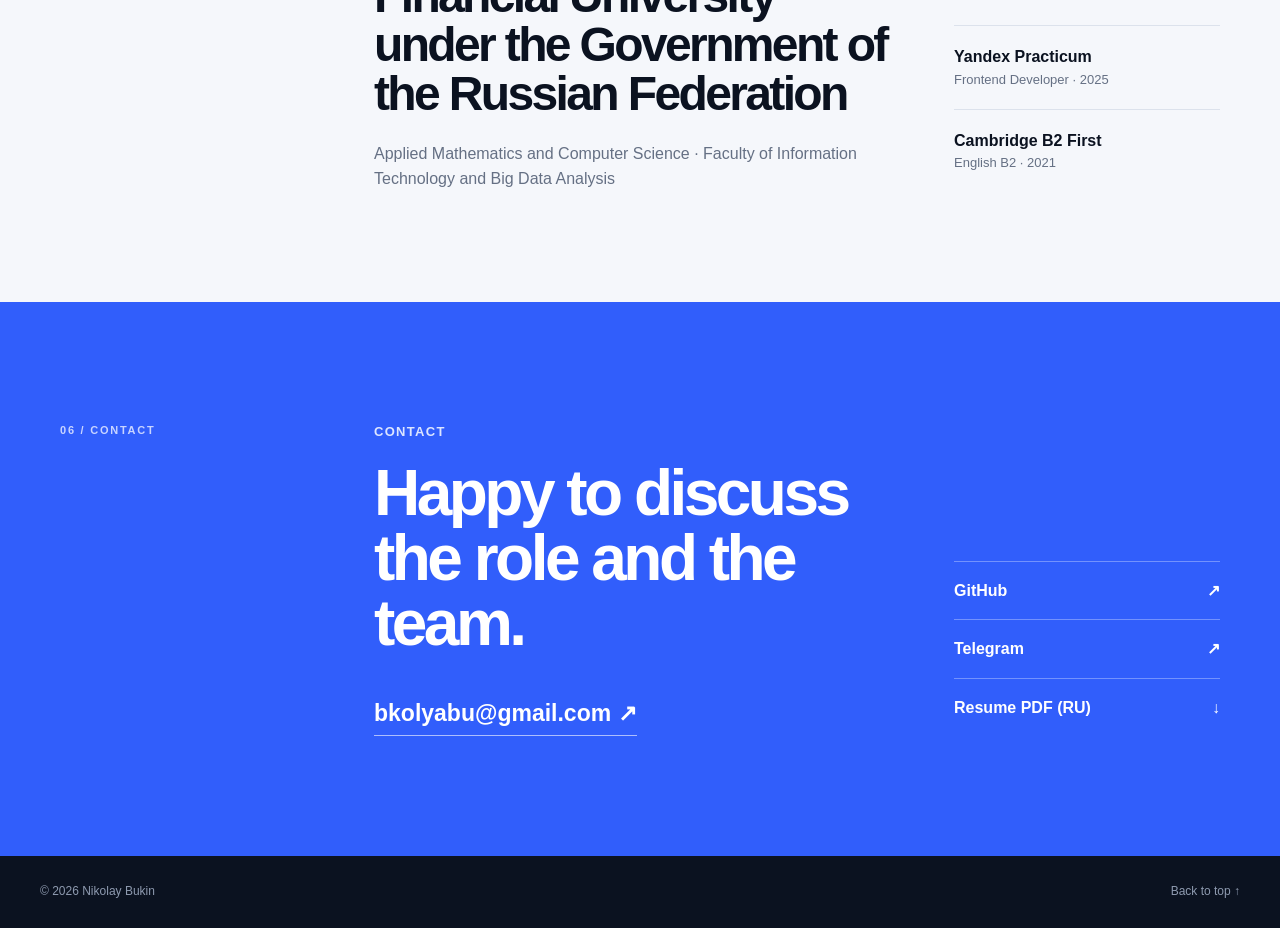
==== commit 18a5fbb7: "Tighten English recruiter copy and add CV fallback" ====
--- a/en.html
+++ b/en.html
@@ -24,7 +24,7 @@
     </nav>
 
     <div class="header-actions">
-      <a class="header-cta" href="assets/docs/Nikolay-Bukin-CV-EN.pdf" download>Download PDF</a>
+      <a class="header-cta resume-download" href="assets/docs/Nikolay-Bukin-CV.pdf" data-preferred="assets/docs/Nikolay-Bukin-CV-EN.pdf" data-ready-label="Download PDF" download>PDF (RU)</a>
       <div class="language-switch" aria-label="Language">
         <a href="index.html">RU</a>
         <span class="is-active" aria-current="page">EN</span>
@@ -38,9 +38,8 @@
         <p class="eyebrow"><span></span> Systems Analyst · Moscow</p>
         <h1>Nikolay<br><strong>Bukin</strong></h1>
         <p class="hero-lead">
-          I work at the intersection of requirements, data, APIs and production support.
-          I investigate system behaviour, localise issues and turn technical details into
-          clear models and documentation.
+          Systems analyst with hands-on business application support experience:
+          requirements, SQL, REST APIs, regression testing and incident investigation.
         </p>
         <div class="hero-actions">
           <a class="button button-primary" href="mailto:bkolyabu@gmail.com">Contact me</a>
@@ -132,11 +131,10 @@
               technical context.
             </p>
             <ul>
-              <li>Investigate incidents by reproducing issues and comparing UI behaviour, API responses, logs and data.</li>
-              <li>Use SQL, Python, REST APIs and command-line tools to validate scenarios and identify deviations.</li>
+              <li>Investigate incidents by reproducing scenarios, comparing API behaviour, logs and data, and narrowing down likely causes.</li>
+              <li>Validate data and system scenarios with SQL, Python, REST APIs and command-line tools.</li>
               <li>Write and maintain regression tests for FastAPI APIs, including positive, negative and boundary scenarios.</li>
-              <li>Prepare technical context for developers: reproduction steps, facts, logs, input data and observed results.</li>
-              <li>Work with 1C and internal business applications as part of support and user-scenario analysis.</li>
+              <li>Provide developers with reproducible technical context: steps, input data, logs, expected and observed results.</li>
             </ul>
           </div>
         </article>
@@ -248,7 +246,7 @@
         <div class="contact-links">
           <a href="https://github.com/Boo4kin" target="_blank" rel="noreferrer">GitHub <span>↗</span></a>
           <a href="https://t.me/Boo4kin" target="_blank" rel="noreferrer">Telegram <span>↗</span></a>
-          <a href="assets/docs/Nikolay-Bukin-CV-EN.pdf" download>Resume PDF <span>↓</span></a>
+          <a class="resume-download" href="assets/docs/Nikolay-Bukin-CV.pdf" data-preferred="assets/docs/Nikolay-Bukin-CV-EN.pdf" data-ready-label="Resume PDF" download>Resume PDF (RU) <span>↓</span></a>
         </div>
       </div>
     </section>
@@ -258,5 +256,6 @@
     <p>© 2026 Nikolay Bukin</p>
     <a href="#top">Back to top ↑</a>
   </footer>
+  <script src="assets/scripts/resume-links.js" defer></script>
 </body>
 </html>
--- a/assets/styles/portfolio-2026-v2.css
+++ b/assets/styles/portfolio-2026-v2.css
@@ -87,14 +87,15 @@
   backdrop-filter: blur(18px);
 }
 
-.monogram {
+.brand-word {
   justify-self: start;
-  font-size: 22px;
+  font-size: 17px;
   font-weight: 850;
-  letter-spacing: -0.06em;
-}
-
-.monogram span {
+  letter-spacing: -0.025em;
+}
+
+.brand-word:hover,
+.brand-word:focus-visible {
   color: var(--accent);
 }
 
@@ -119,8 +120,14 @@
   color: var(--accent);
 }
 
+.header-actions {
+  justify-self: end;
+  display: flex;
+  align-items: center;
+  gap: 14px;
+}
+
 .header-cta {
-  justify-self: end;
   padding: 10px 16px;
   border: 1px solid var(--ink);
   border-radius: 999px;
@@ -1049,3 +1056,77 @@
     transition-duration: 0.01ms !important;
   }
 }
+
+
+.language-switch {
+  display: inline-flex;
+  align-items: center;
+  gap: 7px;
+  padding-left: 2px;
+  font-size: 12px;
+  font-weight: 850;
+  letter-spacing: 0.08em;
+}
+
+.language-switch a,
+.language-switch span {
+  display: inline-flex;
+  min-width: 26px;
+  height: 30px;
+  align-items: center;
+  justify-content: center;
+  border-radius: 999px;
+}
+
+.language-switch a {
+  color: var(--muted);
+}
+
+.language-switch a:hover,
+.language-switch a:focus-visible {
+  color: var(--accent);
+}
+
+.language-switch .is-active {
+  background: var(--ink);
+  color: #fff;
+}
+
+.experience-summary {
+  max-width: 760px;
+  margin: -2px 0 18px;
+  color: var(--ink-soft);
+  font-size: 15px;
+  line-height: 1.6;
+}
+
+.timeline-item--current {
+  background: linear-gradient(90deg, rgba(49,94,251,0.035), transparent 72%);
+}
+
+@media (max-width: 960px) {
+  .header-actions {
+    grid-column: 2;
+  }
+}
+
+@media (max-width: 720px) {
+  .brand-word {
+    font-size: 15px;
+  }
+
+  .header-actions {
+    gap: 8px;
+  }
+
+  .language-switch {
+    gap: 3px;
+    font-size: 11px;
+  }
+
+  .language-switch a,
+  .language-switch span {
+    min-width: 24px;
+    height: 28px;
+  }
+}
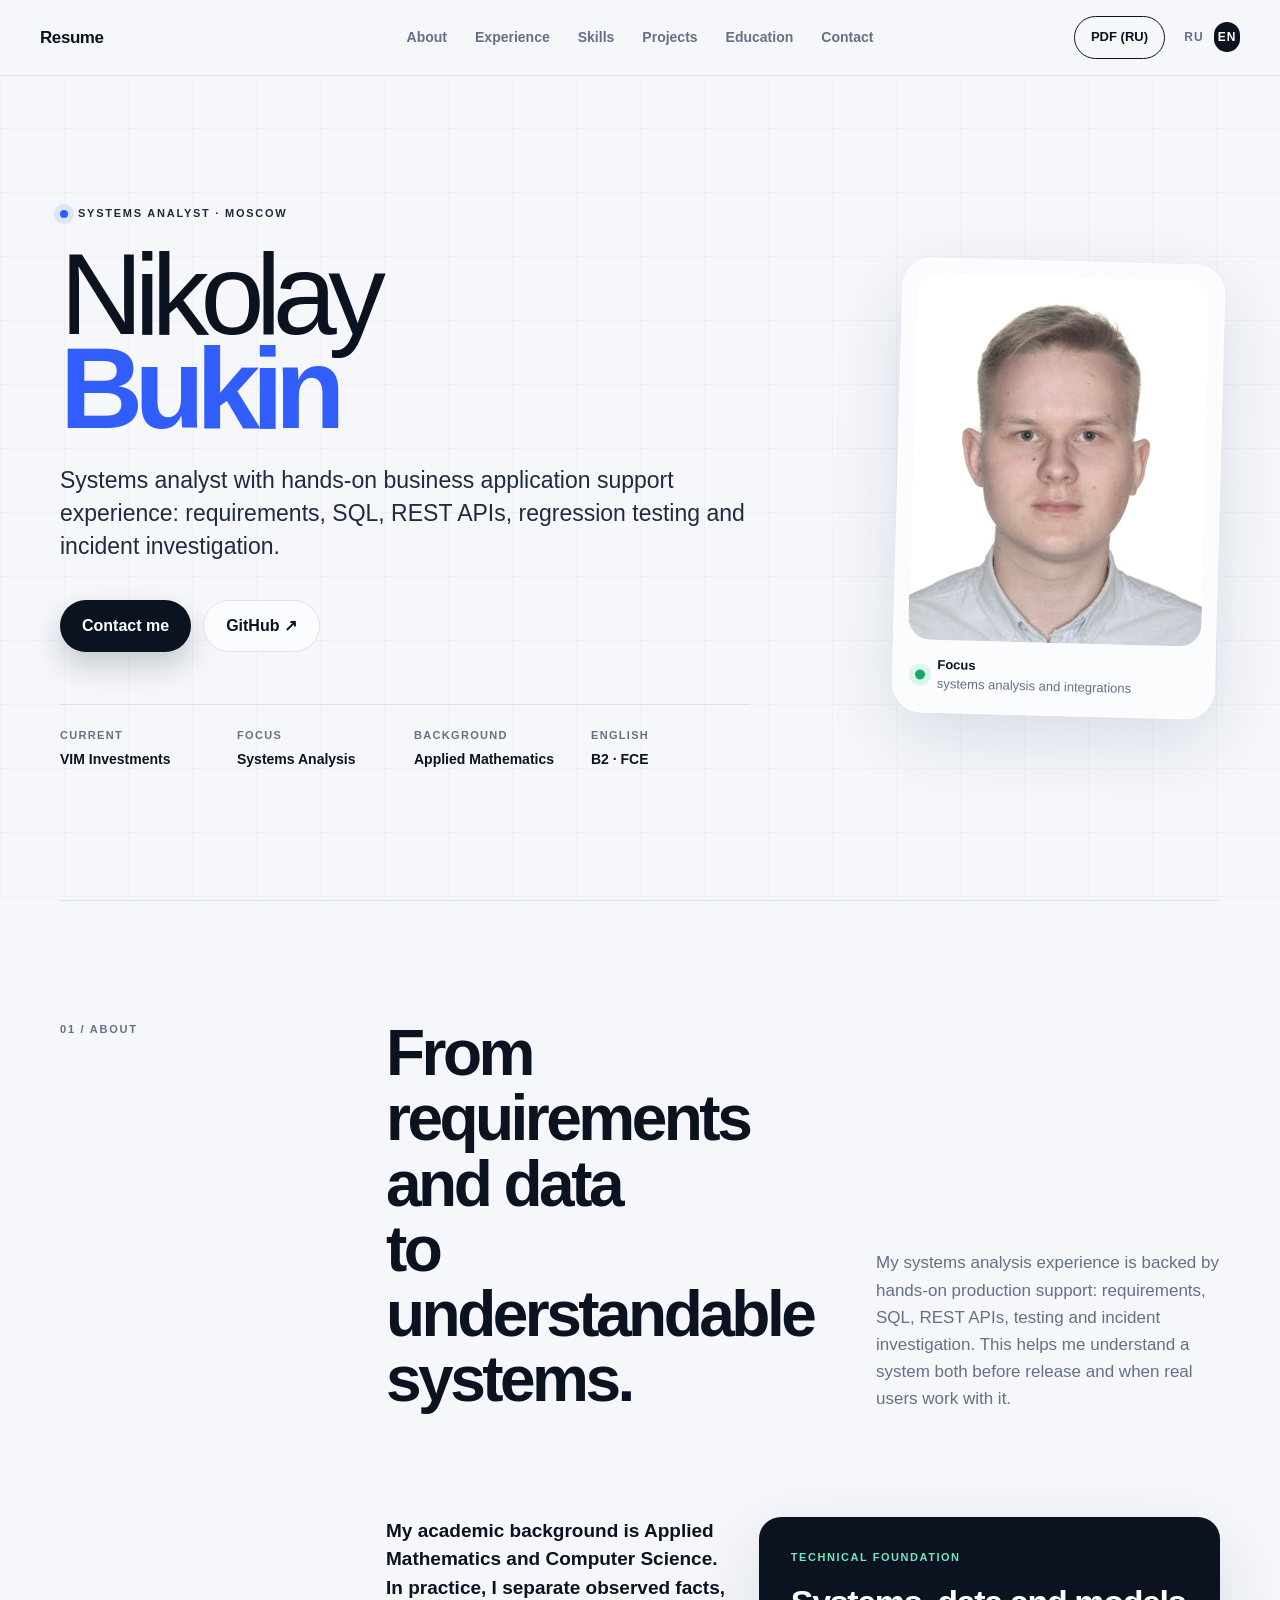
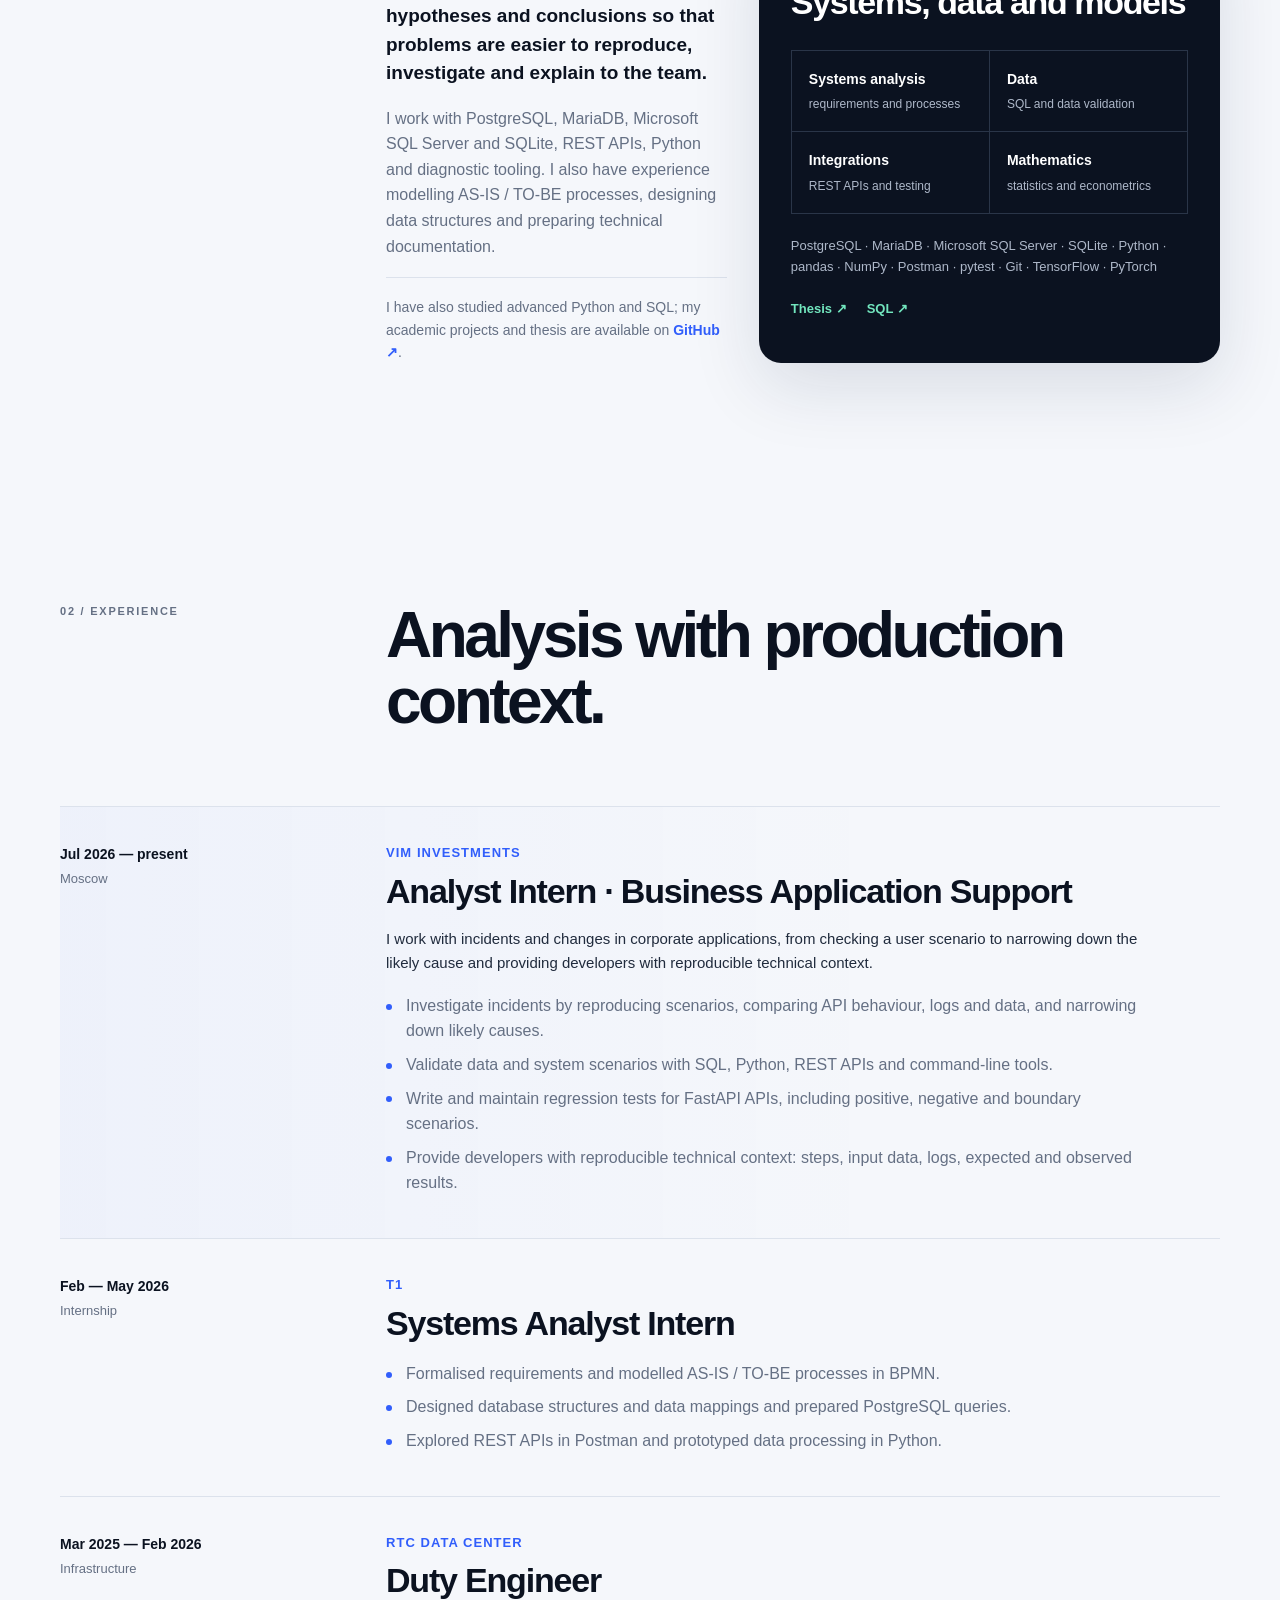
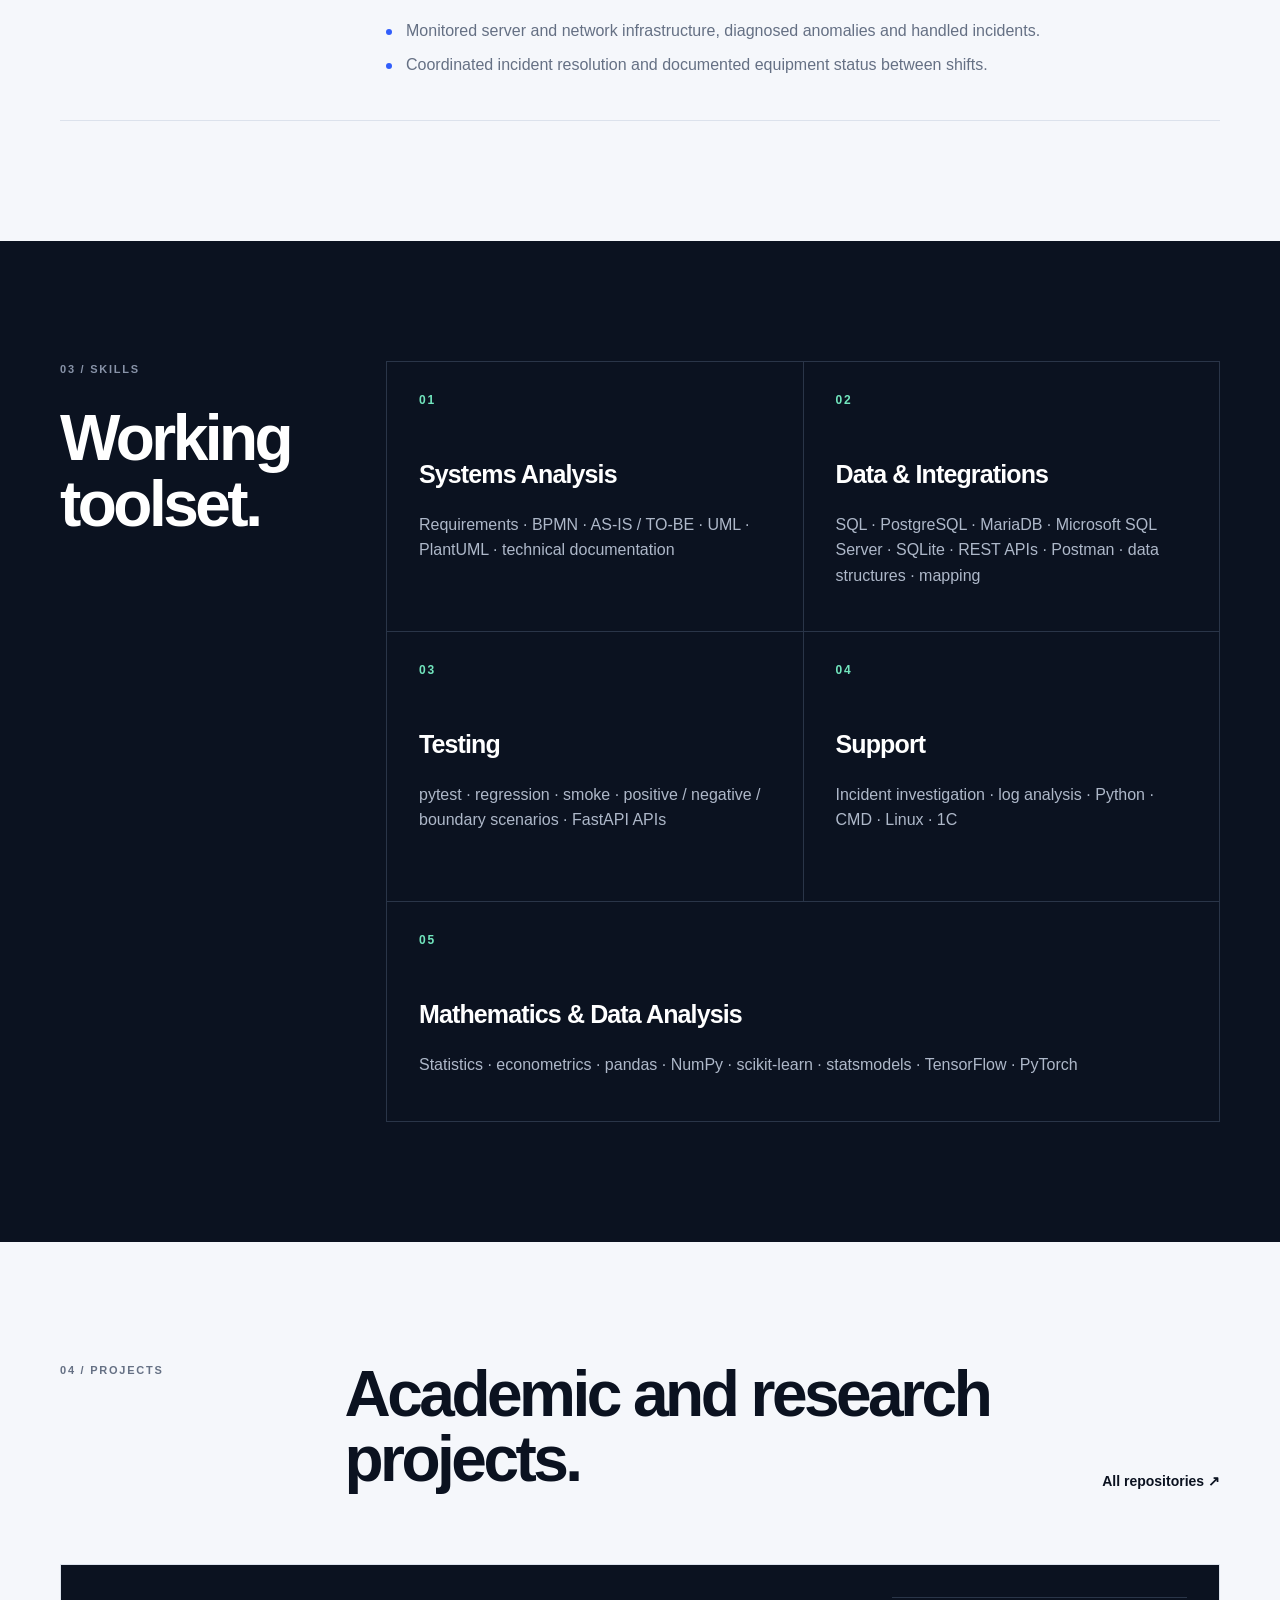
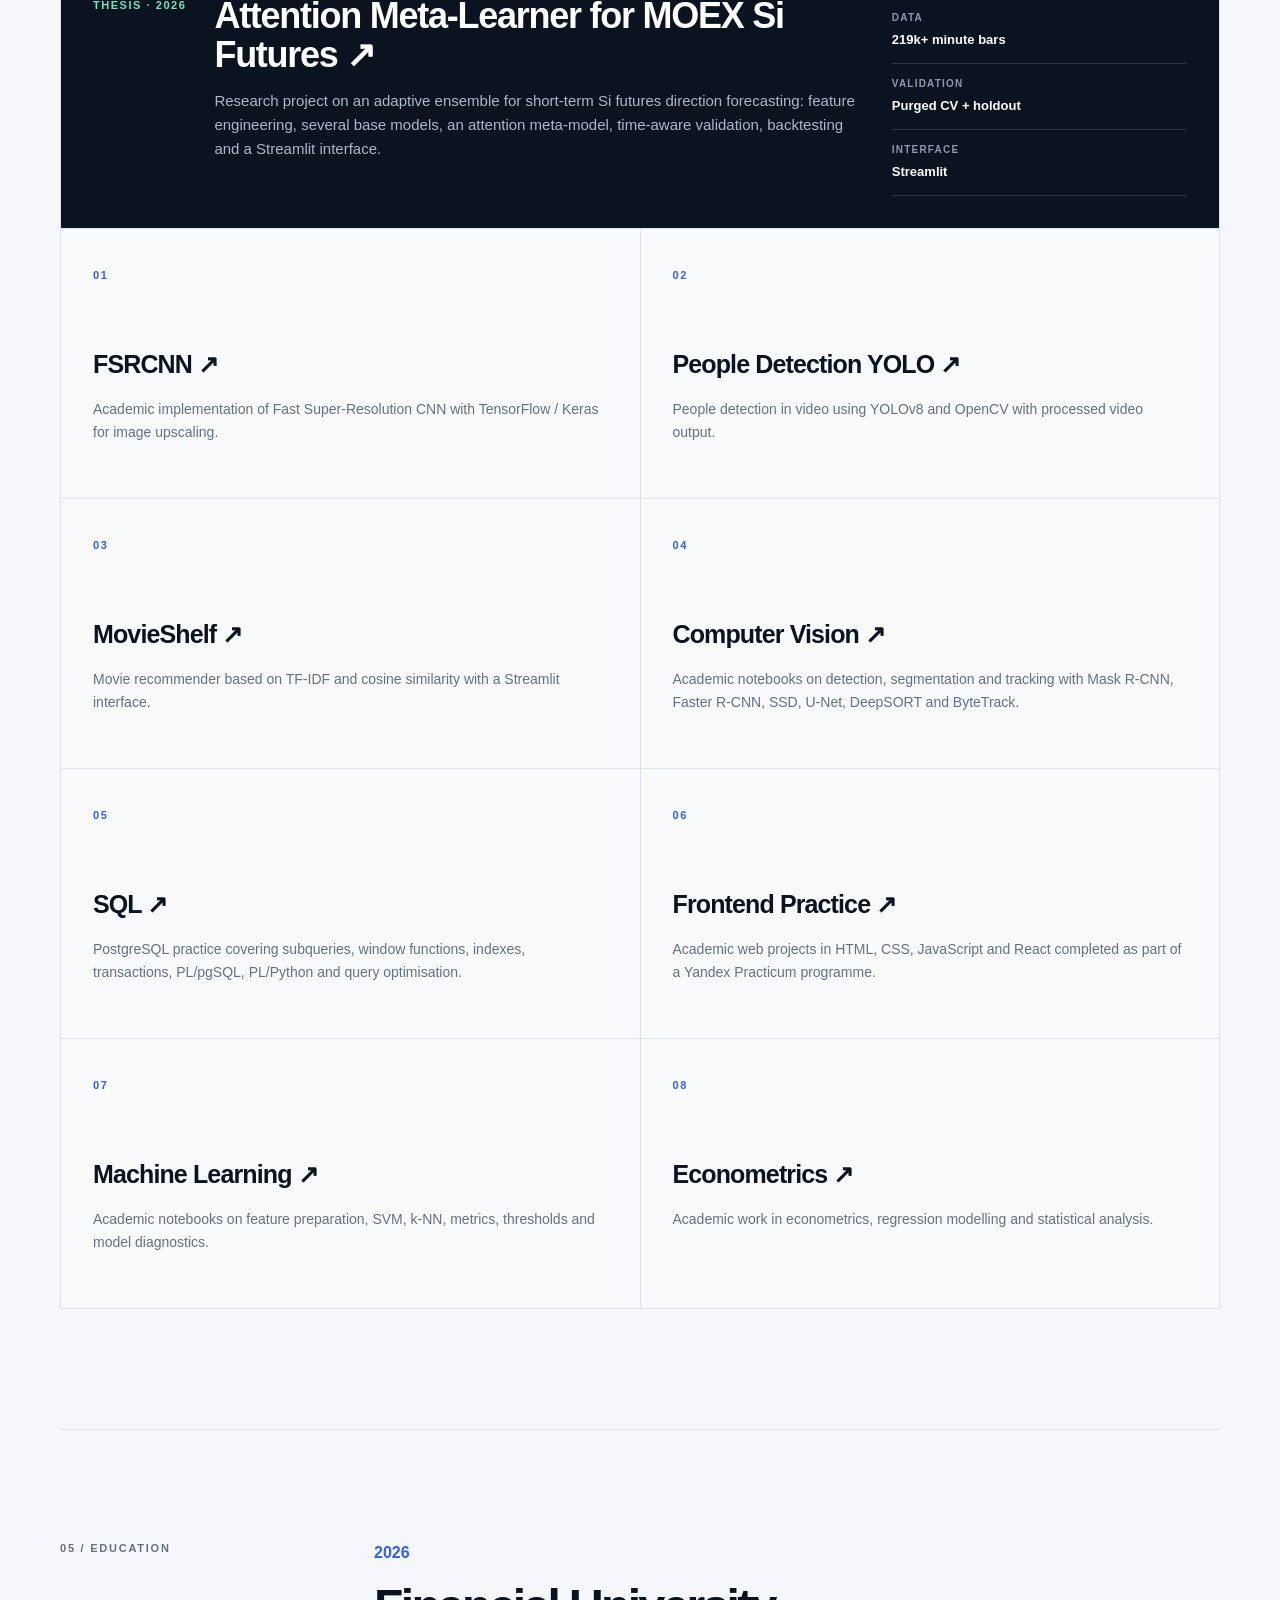
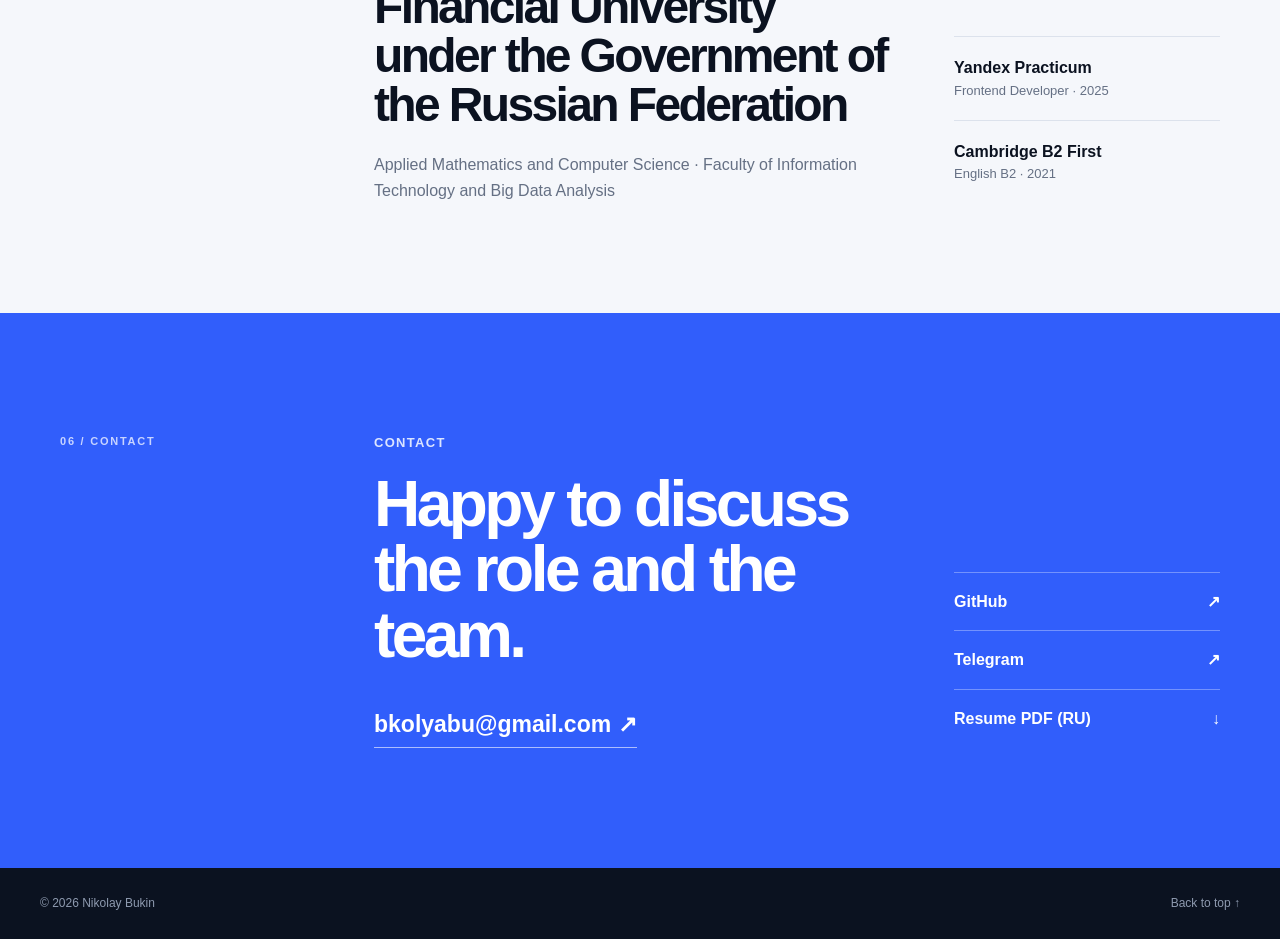
==== commit 88b27052: "Expand database stack and add education navigation" ====
--- a/en.html
+++ b/en.html
@@ -20,6 +20,7 @@
       <a href="#experience">Experience</a>
       <a href="#skills">Skills</a>
       <a href="#projects">Projects</a>
+      <a href="#education">Education</a>
       <a href="#contact">Contact</a>
     </nav>
 
@@ -82,7 +83,7 @@
             to reproduce, investigate and explain to the team.
           </p>
           <p>
-            I work with PostgreSQL and SQLite, REST APIs, Python and diagnostic tooling.
+            I work with PostgreSQL, MariaDB, Microsoft SQL Server and SQLite, REST APIs, Python and diagnostic tooling.
             I also have experience modelling AS-IS / TO-BE processes, designing data structures
             and preparing technical documentation.
           </p>
@@ -101,7 +102,7 @@
             <div class="math-profile__item"><strong>Integrations</strong><span>REST APIs and testing</span></div>
             <div class="math-profile__item"><strong>Mathematics</strong><span>statistics and econometrics</span></div>
           </div>
-          <p class="math-profile__tools">PostgreSQL · SQLite · Python · pandas · NumPy · Postman · pytest · Git · TensorFlow · PyTorch</p>
+          <p class="math-profile__tools">PostgreSQL · MariaDB · Microsoft SQL Server · SQLite · Python · pandas · NumPy · Postman · pytest · Git · TensorFlow · PyTorch</p>
           <div class="math-profile__links">
             <a href="https://github.com/Boo4kin/attention-meta-learner-moex" target="_blank" rel="noreferrer">Thesis ↗</a>
             <a href="https://github.com/Boo4kin/Boo4kin/tree/main/SQL" target="_blank" rel="noreferrer">SQL ↗</a>
@@ -180,7 +181,7 @@
         </header>
         <div class="skill-groups">
           <article><p>01</p><h3>Systems Analysis</h3><span>Requirements · BPMN · AS-IS / TO-BE · UML · PlantUML · technical documentation</span></article>
-          <article><p>02</p><h3>Data & Integrations</h3><span>SQL · PostgreSQL · SQLite · REST APIs · Postman · data structures · mapping</span></article>
+          <article><p>02</p><h3>Data & Integrations</h3><span>SQL · PostgreSQL · MariaDB · Microsoft SQL Server · SQLite · REST APIs · Postman · data structures · mapping</span></article>
           <article><p>03</p><h3>Testing</h3><span>pytest · regression · smoke · positive / negative / boundary scenarios · FastAPI APIs</span></article>
           <article><p>04</p><h3>Support</h3><span>Incident investigation · log analysis · Python · CMD · Linux · 1C</span></article>
           <article class="skill-math"><p>05</p><h3>Mathematics & Data Analysis</h3><span>Statistics · econometrics · pandas · NumPy · scikit-learn · statsmodels · TensorFlow · PyTorch</span></article>
@@ -222,7 +223,7 @@
       </div>
     </section>
 
-    <section class="section-shell credentials">
+    <section class="section-shell credentials" id="education">
       <p class="section-number">05 / Education</p>
       <div class="credential-main">
         <p>2026</p>
